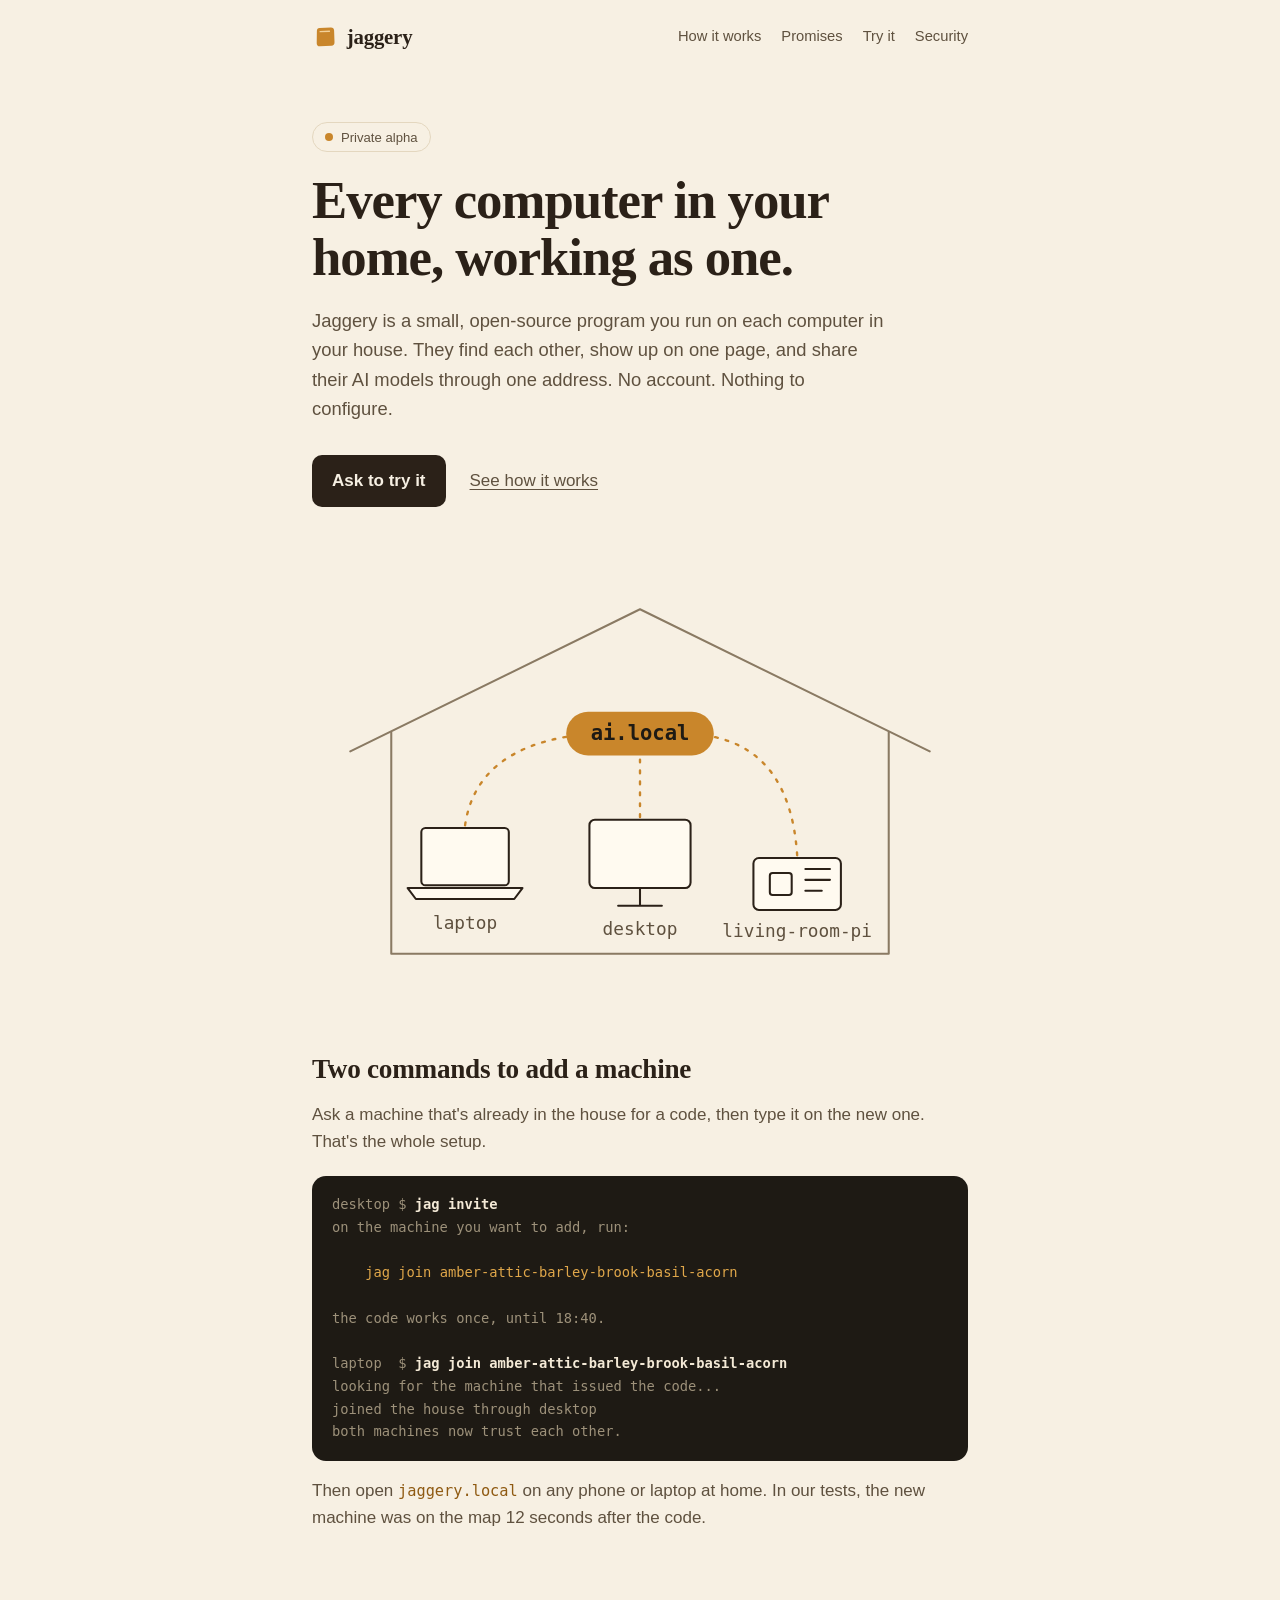
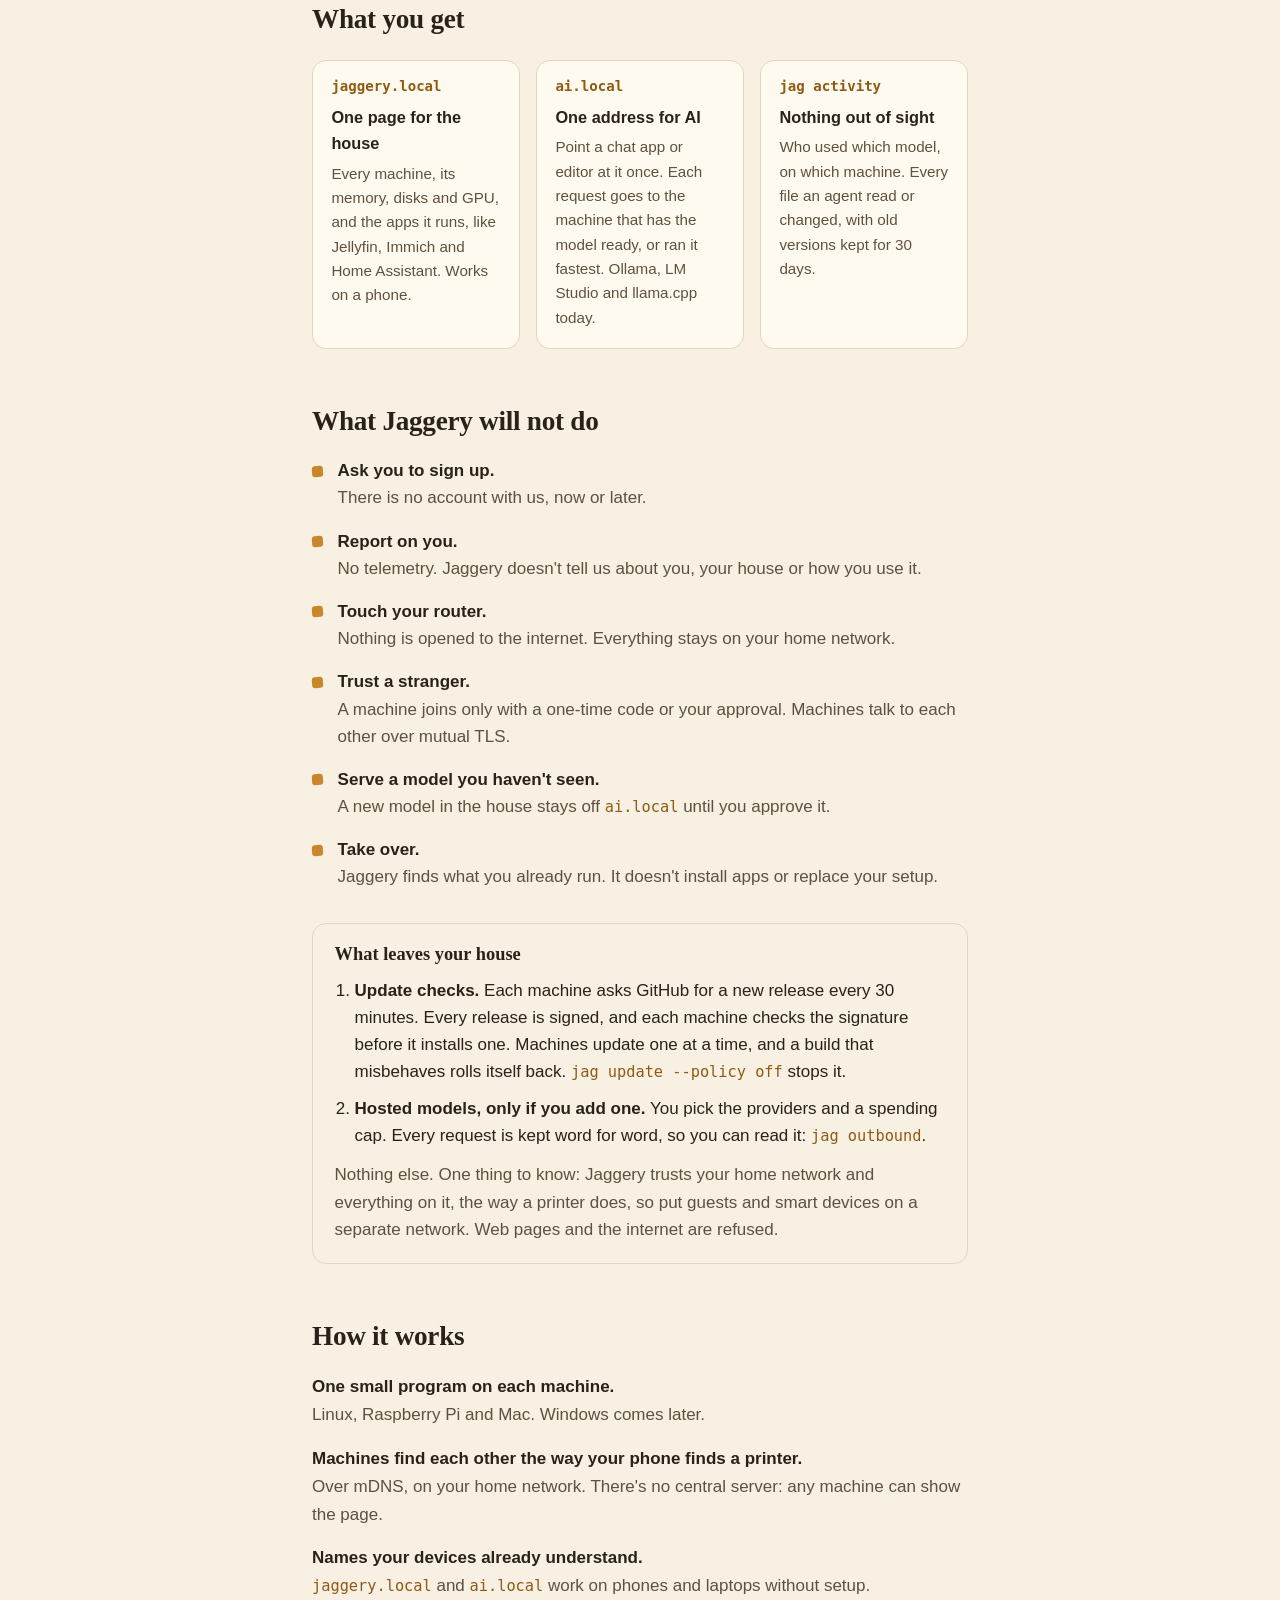
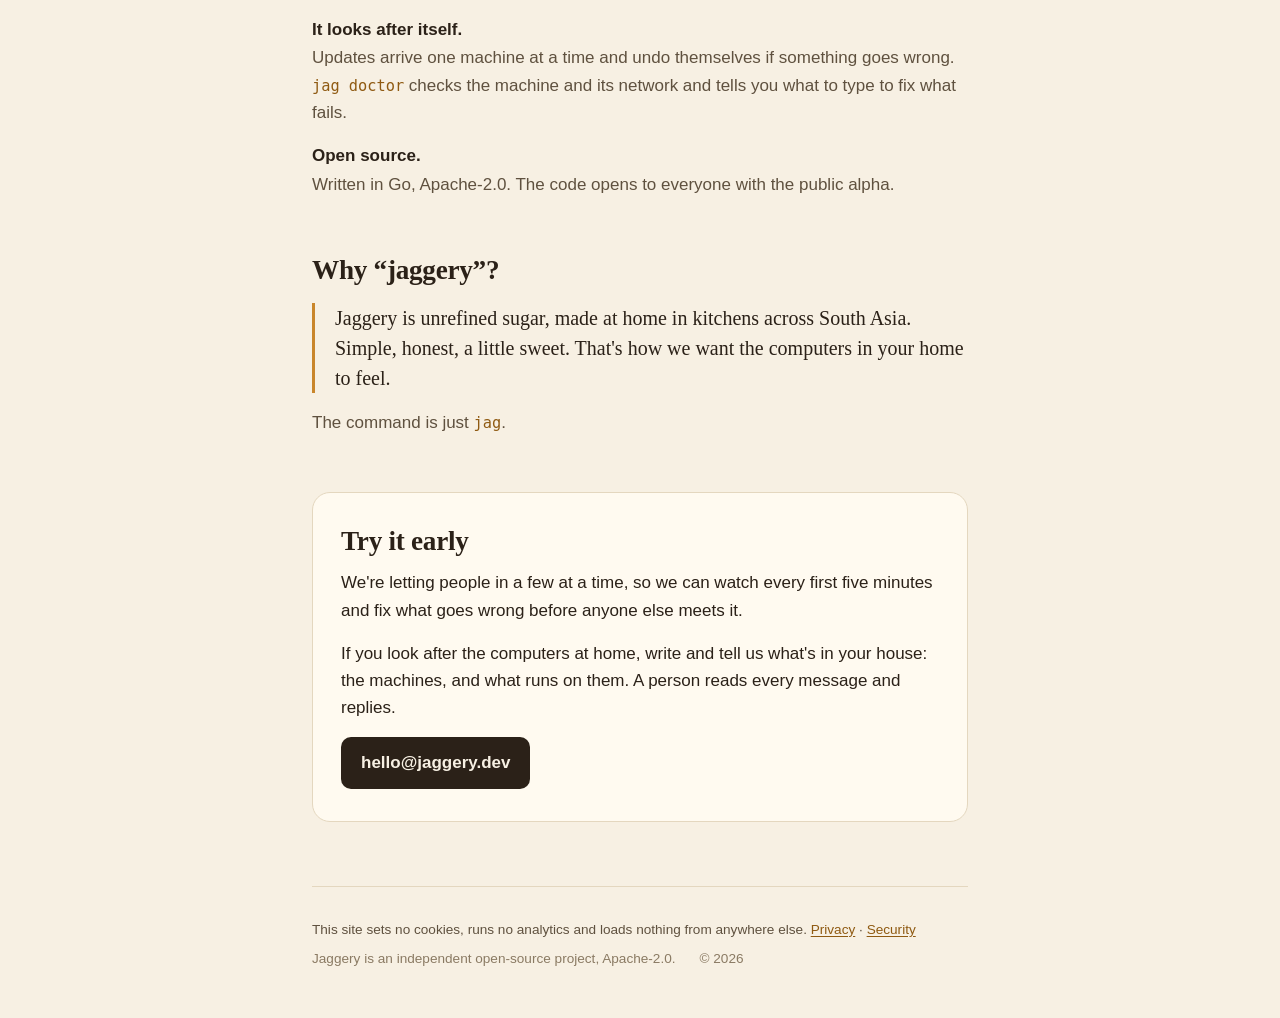
==== index.html @ b10f8345 "jaggery.dev: holding page, security, privacy" ====
<!doctype html>
<html lang="en">
<head>
<meta charset="utf-8">
<meta name="viewport" content="width=device-width, initial-scale=1">
<meta http-equiv="Content-Security-Policy" content="default-src 'none'; style-src 'self'; img-src 'self'; base-uri 'none'; form-action 'none'">
<meta name="referrer" content="no-referrer">
<title>Jaggery: every computer in your home, working as one</title>
<meta name="description" content="Jaggery is a small open-source program for each computer in your house. They find each other, show up on one page, and share their AI models through one address. No account, no telemetry.">
<meta name="theme-color" content="#f7f0e3" media="(prefers-color-scheme: light)">
<meta name="theme-color" content="#14110d" media="(prefers-color-scheme: dark)">
<link rel="icon" href="favicon.svg" type="image/svg+xml">
<link rel="stylesheet" href="style.css">
</head>
<body>
<div class="wrap">

<header class="top">
  <a class="mark" href="/" aria-label="Jaggery home">
    <svg viewBox="0 0 32 32" aria-hidden="true"><path d="M6 8.6Q6 5.2 9.3 5L23 4.2q4-.2 4.2 3.8l.5 14.6q.1 4-3.9 4.2l-14.1.7Q5.8 27.6 5.8 23.7Z" class="mark-fill"/><path d="M10 9.5l11.5-.6" stroke="#f3d29a" stroke-width="1.6" stroke-linecap="round" fill="none"/></svg>
    <span>jaggery</span>
  </a>
  <nav aria-label="Sections">
    <a href="#how">How it works</a>
    <a href="#promises">Promises</a>
    <a href="#alpha">Try it</a>
    <a href="/security">Security</a>
  </nav>
</header>

<main>

<div class="hero">
  <span class="status">Private alpha</span>
  <h1>Every computer in your home, working as one.</h1>
  <p class="lede">Jaggery is a small, open-source program you run on each computer in your house. They find each other, show up on one page, and share their AI models through one address. No account. Nothing to configure.</p>
  <div class="actions">
    <a class="button" href="mailto:hello@jaggery.dev?subject=Jaggery%20alpha&amp;body=What%27s%20in%20my%20house%20(machines%2C%20and%20what%20runs%20on%20them)%3A%0A%0A">Ask to try it</a>
    <a class="quiet" href="#how">See how it works</a>
  </div>
</div>

<figure class="house" aria-label="A drawing of a house. A laptop, a desktop and a Raspberry Pi are joined by dotted lines to one address, ai.local.">
  <svg viewBox="0 0 480 300" role="img" aria-hidden="true">
    <path class="outline" d="M28 132 L240 28 L452 132"/>
    <path class="outline" d="M58 118 V280 H422 V118"/>
    <path class="link" d="M112 186 Q120 132 188 121"/>
    <path class="link" d="M240 180 V136"/>
    <path class="link" d="M355 208 Q350 132 292 121"/>
    <rect class="hub" x="186" y="103" width="108" height="32" rx="16"/>
    <text class="hub-text" x="240" y="124" text-anchor="middle">ai.local</text>
    <!-- laptop -->
    <rect class="device" x="80" y="188" width="64" height="42" rx="3"/>
    <path class="device" d="M70 232 H154 L148 240 H76 Z"/>
    <!-- desktop -->
    <rect class="device" x="203" y="182" width="74" height="50" rx="4"/>
    <path class="detail" d="M240 232 V244 M224 245 H256"/>
    <!-- raspberry pi -->
    <rect class="device" x="323" y="210" width="64" height="38" rx="4"/>
    <rect class="device" x="335" y="221" width="16" height="16" rx="2"/>
    <path class="detail" d="M361 218 H379 M361 226 H379 M361 234 H373"/>
    <text class="label" x="112" y="262" text-anchor="middle">laptop</text>
    <text class="label" x="240" y="266" text-anchor="middle">desktop</text>
    <text class="label" x="355" y="268" text-anchor="middle">living-room-pi</text>
  </svg>
</figure>

<section aria-labelledby="two">
  <h2 id="two">Two commands to add a machine</h2>
  <p class="dim">Ask a machine that's already in the house for a code, then type it on the new one. That's the whole setup.</p>
  <div class="term" role="img" aria-label="Terminal: jag invite on the desktop prints a six-word code; jag join with that code on the laptop joins the house.">
<pre><span class="who">desktop $</span> <span class="cmd">jag invite</span>
<span class="out">on the machine you want to add, run:</span>

    <span class="hl">jag join amber-attic-barley-brook-basil-acorn</span>

<span class="out">the code works once, until 18:40.</span>

<span class="who">laptop  $</span> <span class="cmd">jag join amber-attic-barley-brook-basil-acorn</span>
<span class="out">looking for the machine that issued the code...</span>
<span class="out">joined the house through desktop</span>
<span class="out">both machines now trust each other.</span></pre>
  </div>
  <p class="dim">Then open <code>jaggery.local</code> on any phone or laptop at home. In our tests, the new machine was on the map 12 seconds after the code.</p>
</section>

<section aria-labelledby="get">
  <h2 id="get">What you get</h2>
  <div class="things">
    <div class="thing">
      <span class="addr">jaggery.local</span>
      <h3>One page for the house</h3>
      <p>Every machine, its memory, disks and GPU, and the apps it runs, like Jellyfin, Immich and Home Assistant. Works on a phone.</p>
    </div>
    <div class="thing">
      <span class="addr">ai.local</span>
      <h3>One address for AI</h3>
      <p>Point a chat app or editor at it once. Each request goes to the machine that has the model ready, or ran it fastest. Ollama, LM Studio and llama.cpp today.</p>
    </div>
    <div class="thing">
      <span class="addr">jag activity</span>
      <h3>Nothing out of sight</h3>
      <p>Who used which model, on which machine. Every file an agent read or changed, with old versions kept for 30 days.</p>
    </div>
  </div>
</section>

<section id="promises" aria-labelledby="promises-h">
  <h2 id="promises-h">What Jaggery will not do</h2>
  <ul class="promises">
    <li><strong>Ask you to sign up.</strong> <span>There is no account with us, now or later.</span></li>
    <li><strong>Report on you.</strong> <span>No telemetry. Jaggery doesn't tell us about you, your house or how you use it.</span></li>
    <li><strong>Touch your router.</strong> <span>Nothing is opened to the internet. Everything stays on your home network.</span></li>
    <li><strong>Trust a stranger.</strong> <span>A machine joins only with a one-time code or your approval. Machines talk to each other over mutual TLS.</span></li>
    <li><strong>Serve a model you haven't seen.</strong> <span>A new model in the house stays off <code>ai.local</code> until you approve it.</span></li>
    <li><strong>Take over.</strong> <span>Jaggery finds what you already run. It doesn't install apps or replace your setup.</span></li>
  </ul>

  <div class="leaves">
    <h3>What leaves your house</h3>
    <ol>
      <li><strong>Update checks.</strong> Each machine asks GitHub for a new release every 30 minutes. Every release is signed, and each machine checks the signature before it installs one. Machines update one at a time, and a build that misbehaves rolls itself back. <code>jag update --policy off</code> stops it.</li>
      <li><strong>Hosted models, only if you add one.</strong> You pick the providers and a spending cap. Every request is kept word for word, so you can read it: <code>jag outbound</code>.</li>
    </ol>
    <p class="dim">Nothing else. One thing to know: Jaggery trusts your home network and everything on it, the way a printer does, so put guests and smart devices on a separate network. Web pages and the internet are refused.</p>
  </div>
</section>

<section id="how" aria-labelledby="how-h">
  <h2 id="how-h">How it works</h2>
  <dl class="how">
    <div><dt>One small program on each machine.</dt><dd>Linux, Raspberry Pi and Mac. Windows comes later.</dd></div>
    <div><dt>Machines find each other the way your phone finds a printer.</dt><dd>Over mDNS, on your home network. There's no central server: any machine can show the page.</dd></div>
    <div><dt>Names your devices already understand.</dt><dd><code>jaggery.local</code> and <code>ai.local</code> work on phones and laptops without setup.</dd></div>
    <div><dt>It looks after itself.</dt><dd>Updates arrive one machine at a time and undo themselves if something goes wrong. <code>jag doctor</code> checks the machine and its network and tells you what to type to fix what fails.</dd></div>
    <div><dt>Open source.</dt><dd>Written in Go, Apache-2.0. The code opens to everyone with the public alpha.</dd></div>
  </dl>
</section>

<section class="name" aria-labelledby="name-h">
  <h2 id="name-h">Why “jaggery”?</h2>
  <blockquote>Jaggery is unrefined sugar, made at home in kitchens across South Asia. Simple, honest, a little sweet. That's how we want the computers in your home to feel.</blockquote>
  <p class="dim after">The command is just <code>jag</code>.</p>
</section>

<section id="alpha" class="alpha" aria-labelledby="alpha-h">
  <h2 id="alpha-h">Try it early</h2>
  <p>We're letting people in a few at a time, so we can watch every first five minutes and fix what goes wrong before anyone else meets it.</p>
  <p>If you look after the computers at home, write and tell us what's in your house: the machines, and what runs on them. A person reads every message and replies.</p>
  <a class="button" href="mailto:hello@jaggery.dev?subject=Jaggery%20alpha&amp;body=What%27s%20in%20my%20house%20(machines%2C%20and%20what%20runs%20on%20them)%3A%0A%0A">hello@jaggery.dev</a>
</section>

</main>

<footer>
  <p class="first">This site sets no cookies, runs no analytics and loads nothing from anywhere else. <a href="/privacy">Privacy</a> · <a href="/security">Security</a></p>
  <p>Jaggery is an independent open-source project, Apache-2.0.</p>
  <p>© 2026</p>
</footer>

</div>
</body>
</html>
---- style.css ----
/* jaggery.dev: one stylesheet, no web fonts, nothing loaded from elsewhere.
   Colours match the dashboard (internal/dashboard/index.html) in dark mode. */

:root {
  --bg: #f7f0e3;          /* palm-sugar cream */
  --surface: #fffaf0;
  --line: #e4d7bf;
  --ink: #2b2118;         /* molasses */
  --ink-dim: #5f513f;
  --ink-faint: #8a7a63;
  --accent: #c9862b;      /* jaggery amber, for fills and marks */
  --accent-ink: #8f5a12;  /* amber dark enough for text on cream (AA) */
  --term-bg: #1e1a14;
  --term-ink: #f3e9d6;
  --term-dim: #9d917a;
  --term-accent: #e0a74a;

  --serif: "Iowan Old Style", "Palatino Linotype", Palatino, Charter, "Bitstream Charter", "Source Serif Pro", Georgia, serif;
  --sans: -apple-system, BlinkMacSystemFont, "Segoe UI", Roboto, "Helvetica Neue", sans-serif;
  --mono: ui-monospace, "SF Mono", Menlo, "Cascadia Mono", "DejaVu Sans Mono", monospace;
  color-scheme: light dark;
}

@media (prefers-color-scheme: dark) {
  :root {
    --bg: #14110d;
    --surface: #1e1a14;
    --line: #3a3024;
    --ink: #f3e9d6;
    --ink-dim: #c9bda5;
    --ink-faint: #9a8e78;
    --accent: #e0a74a;
    --accent-ink: #e8b866;
    --term-bg: #0e0c09;
  }
}

* { box-sizing: border-box; }

html { -webkit-text-size-adjust: 100%; }

body {
  margin: 0;
  background: var(--bg);
  color: var(--ink);
  font: 17px/1.6 var(--sans);
  -webkit-font-smoothing: antialiased;
}

a { color: var(--accent-ink); text-underline-offset: 0.18em; }
a:hover { text-decoration-thickness: 2px; }
:focus-visible { outline: 2px solid var(--accent); outline-offset: 3px; border-radius: 4px; }

.wrap { max-width: 44rem; margin: 0 auto; padding: 0 1.5rem; }

/* Top bar */
.top {
  display: flex; align-items: center; gap: 1rem;
  padding: 1.5rem 0;
}
.mark { display: flex; align-items: center; gap: 0.55rem; text-decoration: none; color: var(--ink); }
.mark svg { width: 26px; height: 26px; }
.mark span { font: 600 1.3rem/1 var(--serif); letter-spacing: -0.01em; }
.top nav { margin-left: auto; display: flex; gap: 1.25rem; font-size: 0.92rem; }
.top nav a { color: var(--ink-dim); text-decoration: none; }
.top nav a:hover { color: var(--ink); }
@media (max-width: 30rem) { .top nav { display: none; } }

/* Hero */
.hero { padding: 3rem 0 1rem; }
.status {
  display: inline-flex; align-items: center; gap: 0.5rem;
  font-size: 0.82rem; color: var(--ink-dim);
  border: 1px solid var(--line); border-radius: 999px;
  padding: 0.2rem 0.75rem;
}
.status::before {
  content: ""; width: 0.5rem; height: 0.5rem; border-radius: 50%;
  background: var(--accent);
}
h1 {
  font: 600 clamp(2.2rem, 6vw, 3.3rem)/1.08 var(--serif);
  letter-spacing: -0.02em;
  margin: 1.25rem 0 1.25rem;
  text-wrap: balance;
}
.lede { font-size: 1.15rem; color: var(--ink-dim); margin: 0 0 2rem; max-width: 36rem; }
.actions { display: flex; flex-wrap: wrap; gap: 0.75rem 1.5rem; align-items: center; }
.button {
  display: inline-block;
  background: var(--ink); color: var(--bg);
  padding: 0.75rem 1.25rem; border-radius: 10px;
  font-weight: 600; text-decoration: none;
}
.button:hover { background: var(--accent-ink); color: var(--bg); }
.quiet { color: var(--ink-dim); }

/* The house drawing */
.house { margin: 3rem 0 1rem; }
.house svg { width: 100%; height: auto; display: block; }
.house .outline { fill: none; stroke: var(--ink-faint); stroke-width: 1.5; stroke-linejoin: round; stroke-linecap: round; }
.house .device { fill: var(--surface); stroke: var(--ink); stroke-width: 1.5; stroke-linejoin: round; }
.house .detail { fill: none; stroke: var(--ink); stroke-width: 1.5; stroke-linecap: round; }
.house .link { fill: none; stroke: var(--accent); stroke-width: 1.75; stroke-dasharray: 2 6; stroke-linecap: round; animation: drift 2.4s linear infinite; }
.house .hub { fill: var(--accent); }
.house .hub-text { fill: #1e1a14; font: 600 15px var(--mono); }
.house .label { fill: var(--ink-dim); font: 13px var(--mono); }
@keyframes drift { to { stroke-dashoffset: -16; } }
@media (prefers-reduced-motion: reduce) { .house .link { animation: none; } }

/* Sections */
section { padding: 3.5rem 0 0; }
h2 {
  font: 600 1.7rem/1.2 var(--serif);
  letter-spacing: -0.01em;
  margin: 0 0 1rem;
}
h3 { font-size: 1.02rem; margin: 0 0 0.35rem; }
p { margin: 0 0 1rem; }
.dim { color: var(--ink-dim); }
code { font: 0.9em var(--mono); color: var(--accent-ink); }

/* Terminal */
.term {
  background: var(--term-bg); color: var(--term-ink);
  border-radius: 14px; padding: 1.1rem 1.25rem;
  font: 0.86rem/1.65 var(--mono);
  overflow-x: auto; margin: 1.25rem 0 1rem;
}
.term pre { margin: 0; font: inherit; white-space: pre; }
.term .who { color: var(--term-dim); }
.term .cmd { color: var(--term-ink); font-weight: 600; }
.term .out { color: var(--term-dim); }
.term .hl { color: var(--term-accent); }

/* Three things */
.things { display: grid; gap: 1rem; margin-top: 1.5rem; }
@media (min-width: 40rem) { .things { grid-template-columns: repeat(3, 1fr); } }
.thing {
  background: var(--surface); border: 1px solid var(--line);
  border-radius: 14px; padding: 1.1rem 1.15rem;
  font-size: 0.95rem;
}
.thing p { margin: 0; color: var(--ink-dim); }
.thing .addr { display: block; font: 600 0.88rem var(--mono); color: var(--accent-ink); margin-bottom: 0.6rem; }

/* Promises */
.promises { list-style: none; padding: 0; margin: 1.25rem 0 0; display: grid; gap: 1rem; }
.promises li { padding-left: 1.6rem; position: relative; }
.promises li::before {
  content: ""; position: absolute; left: 0; top: 0.5em;
  width: 0.7rem; height: 0.7rem; border-radius: 3px;
  background: var(--accent); transform: rotate(-4deg);
}
.promises strong { display: block; }
.promises span { color: var(--ink-dim); }

.leaves {
  margin-top: 2rem; padding: 1.25rem 1.35rem;
  border: 1px solid var(--line); border-radius: 14px;
}
.leaves h3 { font: 600 1.15rem var(--serif); margin-bottom: 0.75rem; }
.leaves ol { margin: 0 0 0.75rem; padding-left: 1.25rem; }
.leaves li { margin-bottom: 0.6rem; }
.leaves p:last-child { margin: 0; }

/* How it works */
dl.how { margin: 1.25rem 0 0; display: grid; gap: 1rem; }
dl.how dt { font-weight: 600; }
dl.how dd { margin: 0.1rem 0 0; color: var(--ink-dim); }

/* Name */
.name blockquote {
  margin: 0; padding-left: 1.25rem; border-left: 3px solid var(--accent);
  font: 1.25rem/1.5 var(--serif); color: var(--ink);
}

/* Alpha */
.alpha {
  margin-top: 3.5rem; padding: 2rem 1.75rem;
  background: var(--surface); border: 1px solid var(--line); border-radius: 18px;
}
.alpha h2 { margin-bottom: 0.75rem; }

footer {
  margin: 4rem 0 0; padding: 2rem 0 3rem;
  border-top: 1px solid var(--line);
  font-size: 0.85rem; color: var(--ink-faint);
  display: flex; flex-wrap: wrap; gap: 0.5rem 1.5rem;
}
footer p { margin: 0; }
footer .first { flex-basis: 100%; color: var(--ink-dim); }
.mark .mark-fill { fill: var(--accent); }
.name .after { margin-top: 1rem; }
@media (max-width: 30rem) { .term { font-size: 0.7rem; padding: 0.9rem 1rem; } }

/* Inner pages: /security, /privacy, /contribute */
.page { padding-top: 2.5rem; }
.page h1 { margin-bottom: 1rem; }
.page table { width: 100%; border-collapse: collapse; margin: 1.25rem 0 1rem; font-size: 0.95rem; }
.page th, .page td { text-align: left; vertical-align: top; padding: 0.55rem 0.75rem 0.55rem 0; border-bottom: 1px solid var(--line); }
.page th { font-weight: 600; color: var(--ink-dim); }
.page td:first-child { white-space: nowrap; }
.page ol { padding-left: 1.25rem; }
.page ol li { margin-bottom: 0.6rem; }
.term.wrap pre { white-space: pre-wrap; overflow-wrap: anywhere; }
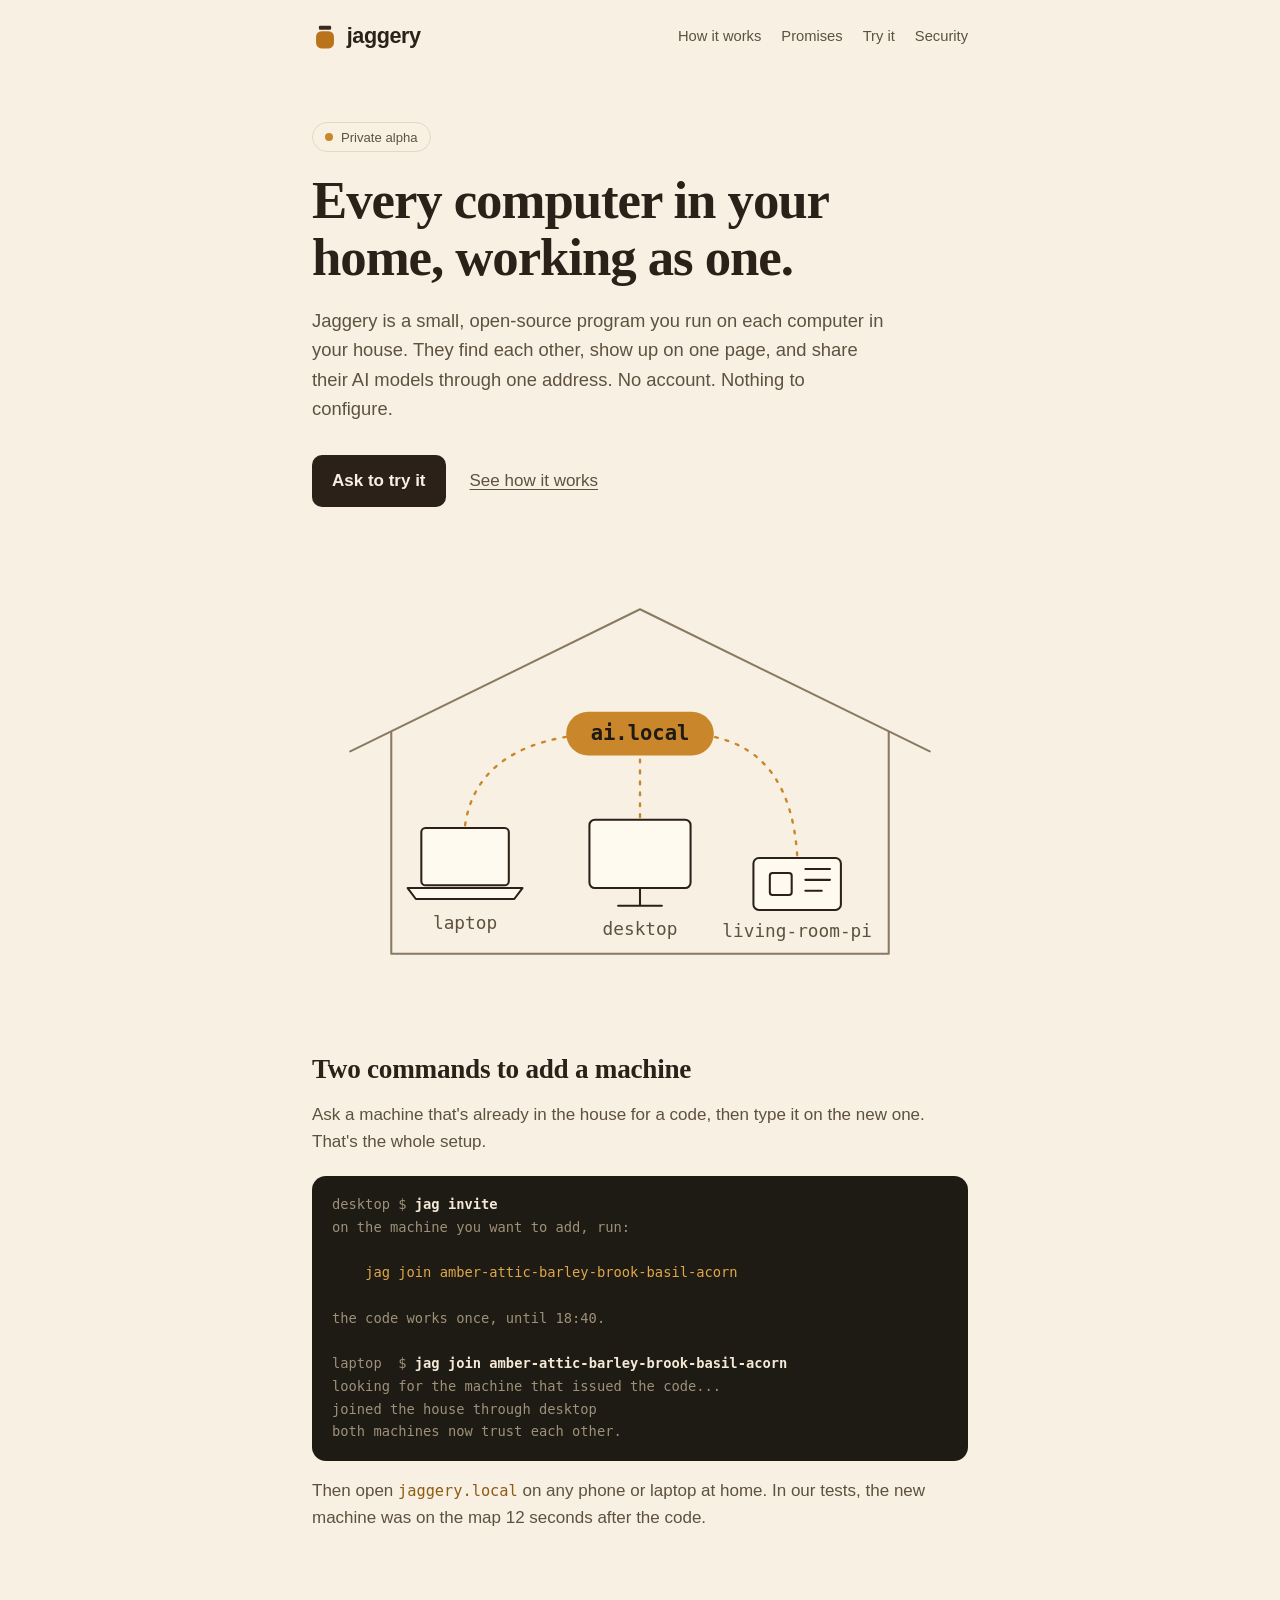
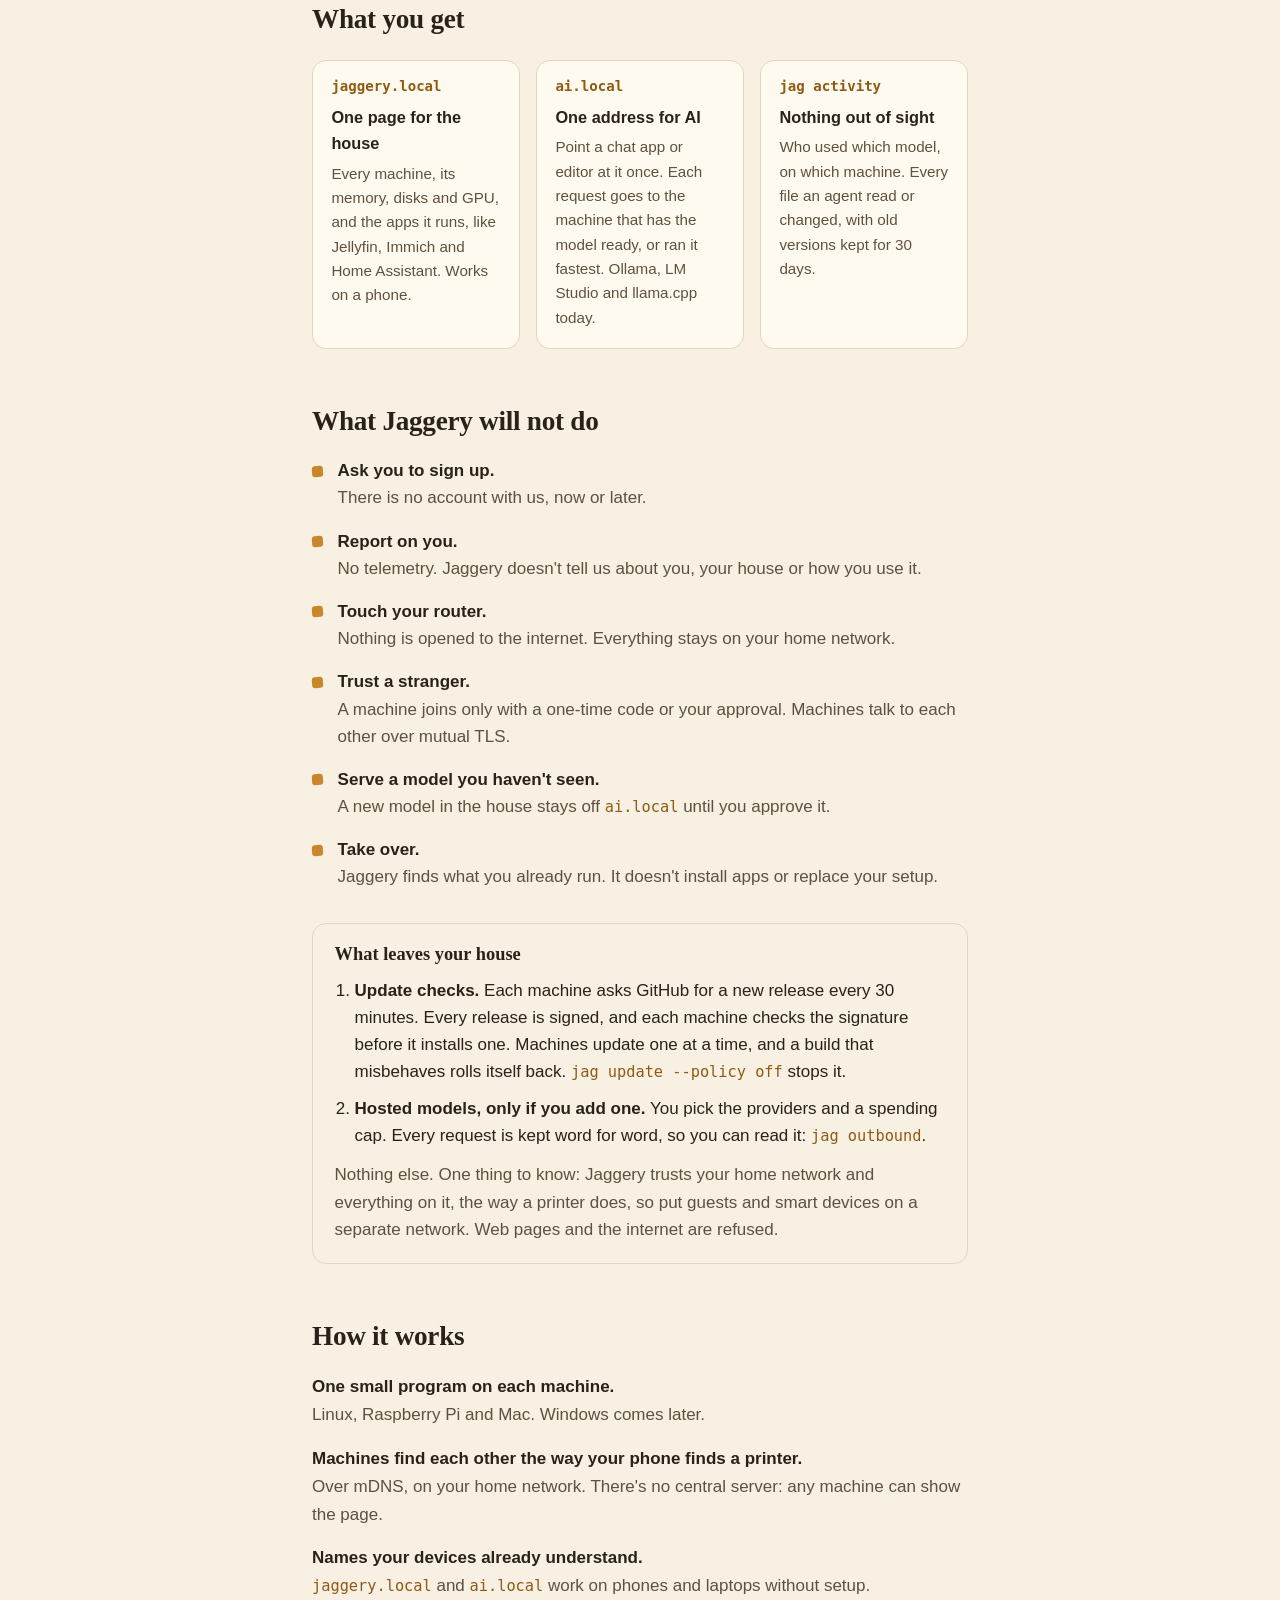
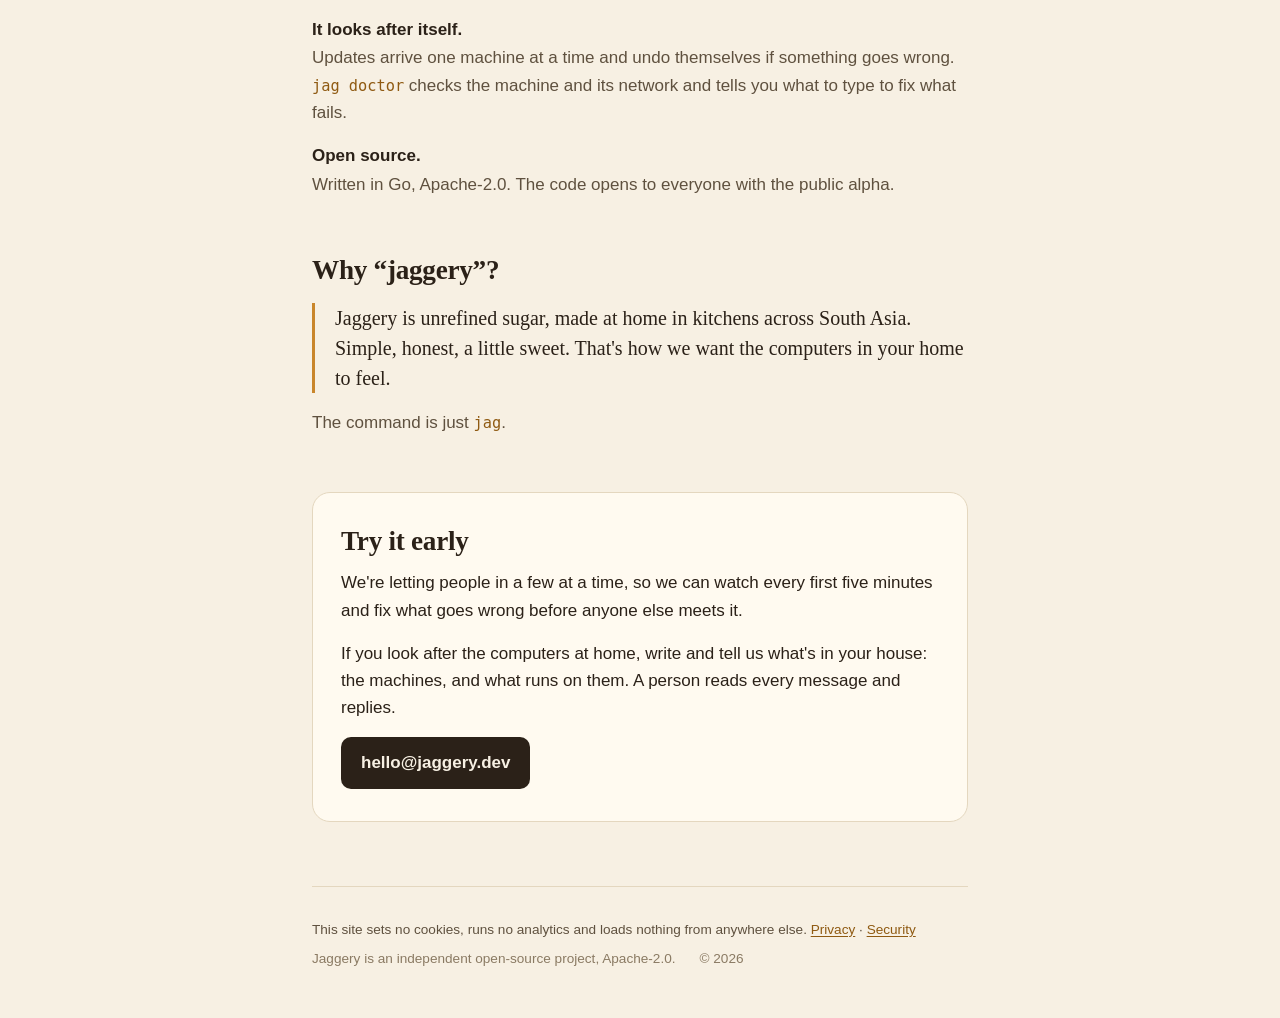
==== commit 89f79ce8: "The jar logo: header mark, favicons" ====
--- a/index.html
+++ b/index.html
@@ -10,6 +10,8 @@
 <meta name="theme-color" content="#f7f0e3" media="(prefers-color-scheme: light)">
 <meta name="theme-color" content="#14110d" media="(prefers-color-scheme: dark)">
 <link rel="icon" href="favicon.svg" type="image/svg+xml">
+<link rel="icon" href="favicon-32.png" type="image/png" sizes="32x32">
+<link rel="apple-touch-icon" href="apple-touch-icon.png">
 <link rel="stylesheet" href="style.css">
 </head>
 <body>
@@ -17,7 +19,7 @@
 
 <header class="top">
   <a class="mark" href="/" aria-label="Jaggery home">
-    <svg viewBox="0 0 32 32" aria-hidden="true"><path d="M6 8.6Q6 5.2 9.3 5L23 4.2q4-.2 4.2 3.8l.5 14.6q.1 4-3.9 4.2l-14.1.7Q5.8 27.6 5.8 23.7Z" class="mark-fill"/><path d="M10 9.5l11.5-.6" stroke="#f3d29a" stroke-width="1.6" stroke-linecap="round" fill="none"/></svg>
+    <svg viewBox="0 0 64 64" aria-hidden="true"><rect class="jar-lid" x="17" y="4" width="30" height="10" rx="3"/><rect class="jar-body" x="10" y="18" width="44" height="42" rx="13"/></svg>
     <span>jaggery</span>
   </a>
   <nav aria-label="Sections">
--- a/style.css
+++ b/style.css
@@ -9,6 +9,8 @@
   --ink-dim: #5f513f;
   --ink-faint: #8a7a63;
   --accent: #c9862b;      /* jaggery amber, for fills and marks */
+  --jar-lid: #3C291D;     /* logo on light: brown lid, amber body */
+  --jar-body: #BB731B;
   --accent-ink: #8f5a12;  /* amber dark enough for text on cream (AA) */
   --term-bg: #1e1a14;
   --term-ink: #f3e9d6;
@@ -30,6 +32,8 @@
     --ink-dim: #c9bda5;
     --ink-faint: #9a8e78;
     --accent: #e0a74a;
+    --jar-lid: #F2EADD;   /* logo on dark: cream lid, gold body */
+    --jar-body: #EBB25F;
     --accent-ink: #e8b866;
     --term-bg: #0e0c09;
   }
@@ -60,7 +64,7 @@
 }
 .mark { display: flex; align-items: center; gap: 0.55rem; text-decoration: none; color: var(--ink); }
 .mark svg { width: 26px; height: 26px; }
-.mark span { font: 600 1.3rem/1 var(--serif); letter-spacing: -0.01em; }
+.mark span { font: 800 1.35rem/1 "Alegreya Sans", var(--sans); letter-spacing: -0.02em; padding-bottom: 2px; }
 .top nav { margin-left: auto; display: flex; gap: 1.25rem; font-size: 0.92rem; }
 .top nav a { color: var(--ink-dim); text-decoration: none; }
 .top nav a:hover { color: var(--ink); }
@@ -190,7 +194,8 @@
 }
 footer p { margin: 0; }
 footer .first { flex-basis: 100%; color: var(--ink-dim); }
-.mark .mark-fill { fill: var(--accent); }
+.mark .jar-lid { fill: var(--jar-lid); }
+.mark .jar-body { fill: var(--jar-body); }
 .name .after { margin-top: 1rem; }
 @media (max-width: 30rem) { .term { font-size: 0.7rem; padding: 0.9rem 1rem; } }
 
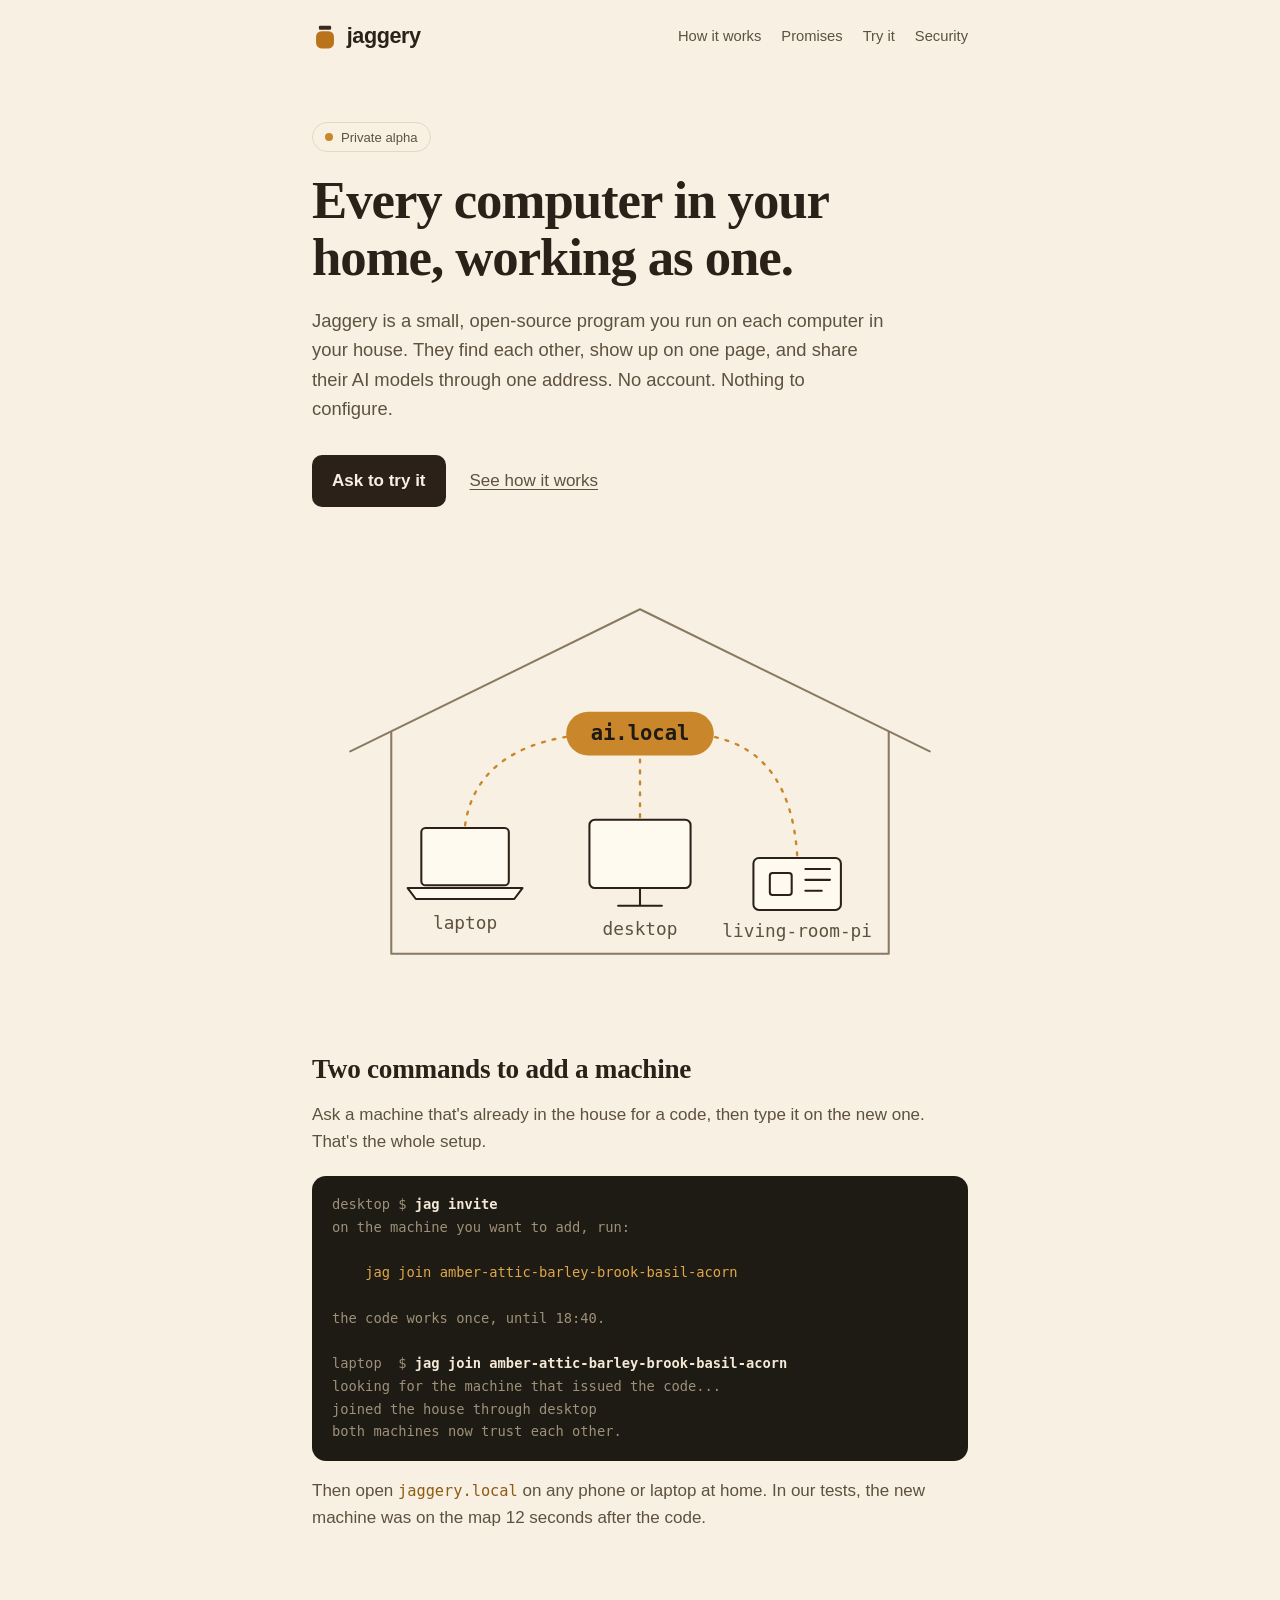
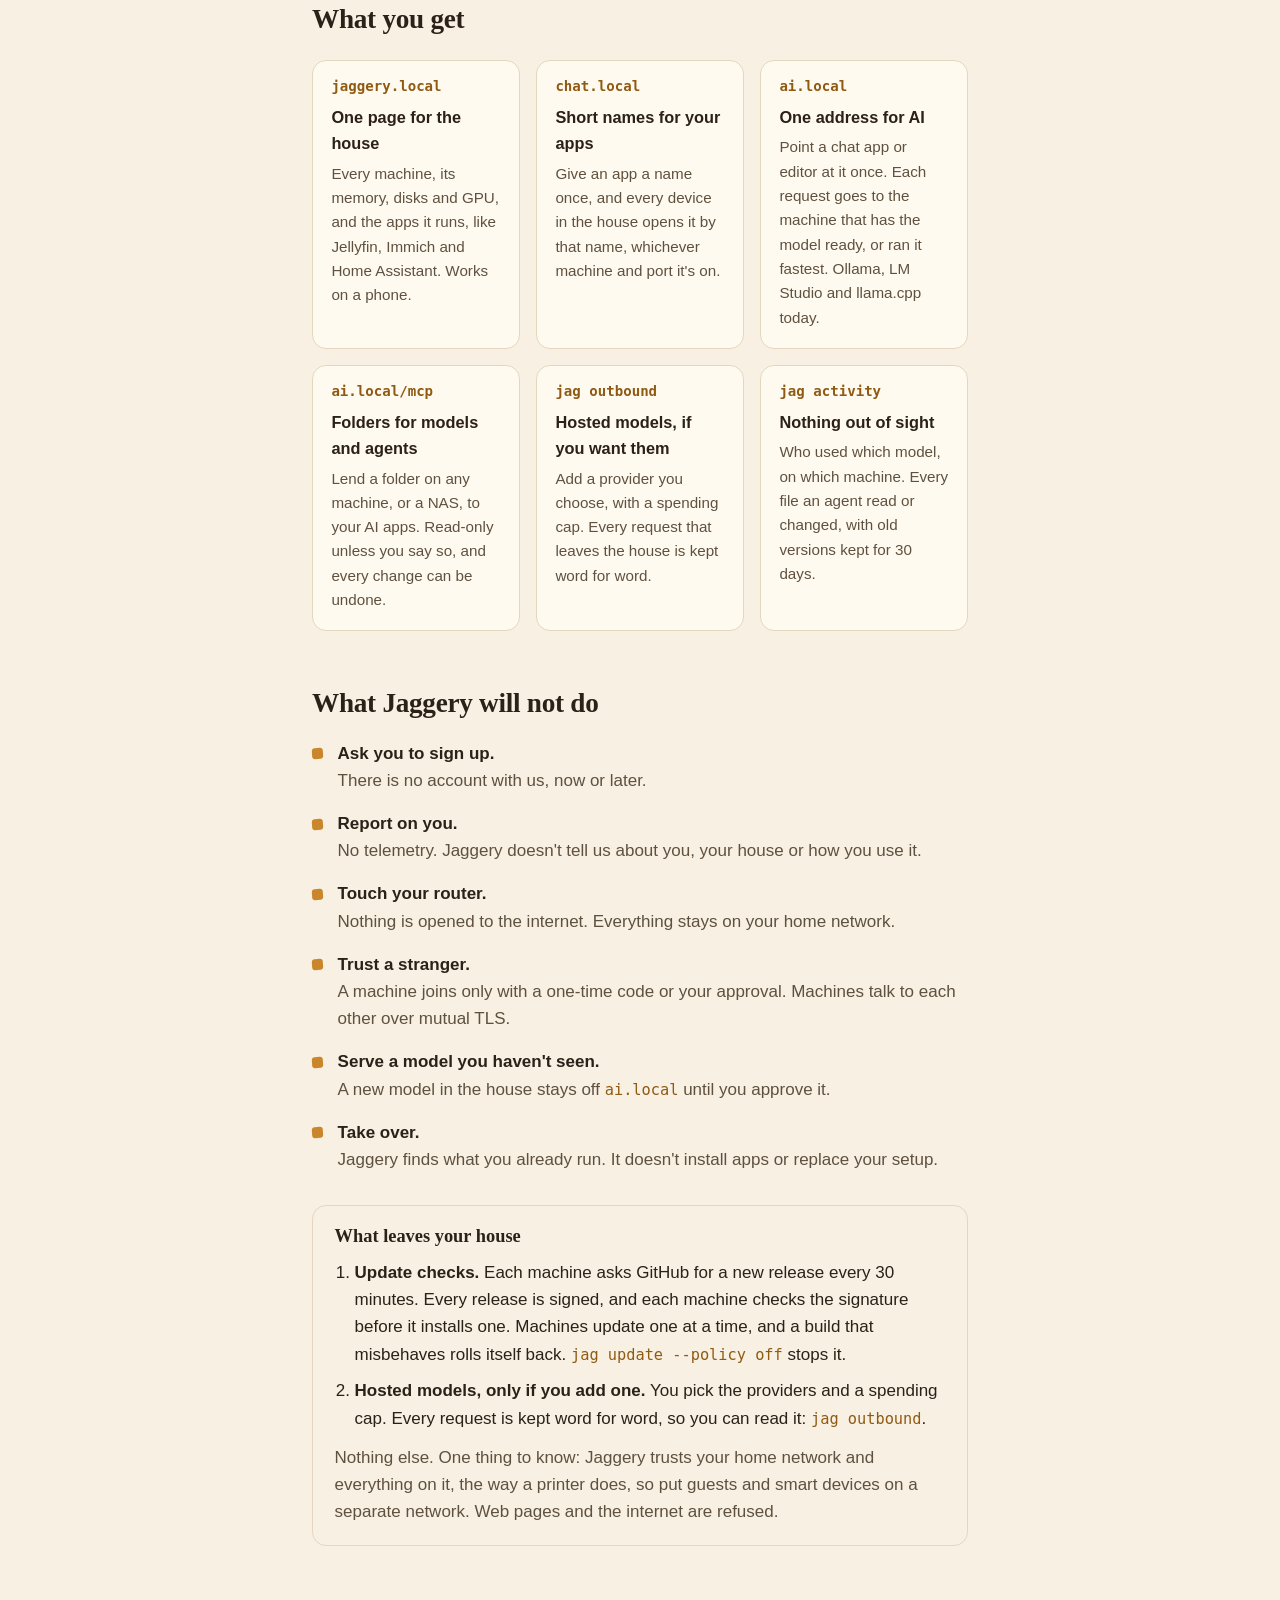
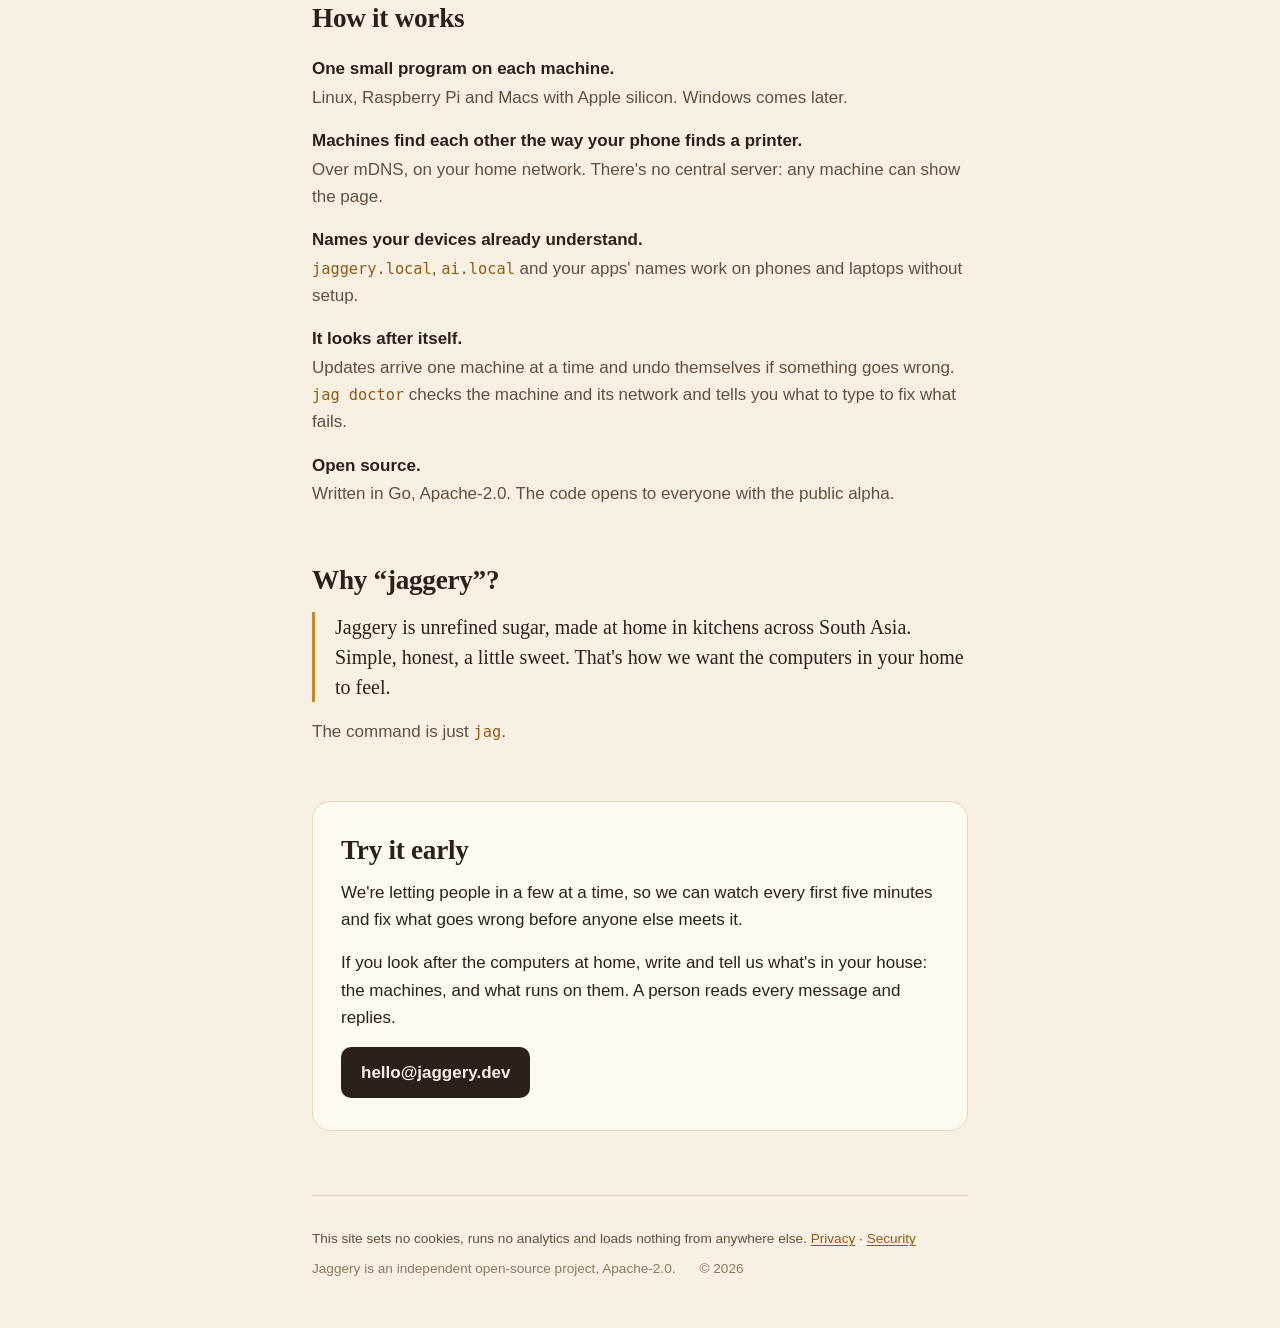
==== commit 54dc8642: "Up to date with the product: app names, shared folders, hosted models; security and privacy pages" ====
--- a/index.html
+++ b/index.html
@@ -95,9 +95,24 @@
       <p>Every machine, its memory, disks and GPU, and the apps it runs, like Jellyfin, Immich and Home Assistant. Works on a phone.</p>
     </div>
     <div class="thing">
+      <span class="addr">chat.local</span>
+      <h3>Short names for your apps</h3>
+      <p>Give an app a name once, and every device in the house opens it by that name, whichever machine and port it's on.</p>
+    </div>
+    <div class="thing">
       <span class="addr">ai.local</span>
       <h3>One address for AI</h3>
       <p>Point a chat app or editor at it once. Each request goes to the machine that has the model ready, or ran it fastest. Ollama, LM Studio and llama.cpp today.</p>
+    </div>
+    <div class="thing">
+      <span class="addr">ai.local/mcp</span>
+      <h3>Folders for models and agents</h3>
+      <p>Lend a folder on any machine, or a NAS, to your AI apps. Read-only unless you say so, and every change can be undone.</p>
+    </div>
+    <div class="thing">
+      <span class="addr">jag outbound</span>
+      <h3>Hosted models, if you want them</h3>
+      <p>Add a provider you choose, with a spending cap. Every request that leaves the house is kept word for word.</p>
     </div>
     <div class="thing">
       <span class="addr">jag activity</span>
@@ -131,9 +146,9 @@
 <section id="how" aria-labelledby="how-h">
   <h2 id="how-h">How it works</h2>
   <dl class="how">
-    <div><dt>One small program on each machine.</dt><dd>Linux, Raspberry Pi and Mac. Windows comes later.</dd></div>
+    <div><dt>One small program on each machine.</dt><dd>Linux, Raspberry Pi and Macs with Apple silicon. Windows comes later.</dd></div>
     <div><dt>Machines find each other the way your phone finds a printer.</dt><dd>Over mDNS, on your home network. There's no central server: any machine can show the page.</dd></div>
-    <div><dt>Names your devices already understand.</dt><dd><code>jaggery.local</code> and <code>ai.local</code> work on phones and laptops without setup.</dd></div>
+    <div><dt>Names your devices already understand.</dt><dd><code>jaggery.local</code>, <code>ai.local</code> and your apps' names work on phones and laptops without setup.</dd></div>
     <div><dt>It looks after itself.</dt><dd>Updates arrive one machine at a time and undo themselves if something goes wrong. <code>jag doctor</code> checks the machine and its network and tells you what to type to fix what fails.</dd></div>
     <div><dt>Open source.</dt><dd>Written in Go, Apache-2.0. The code opens to everyone with the public alpha.</dd></div>
   </dl>
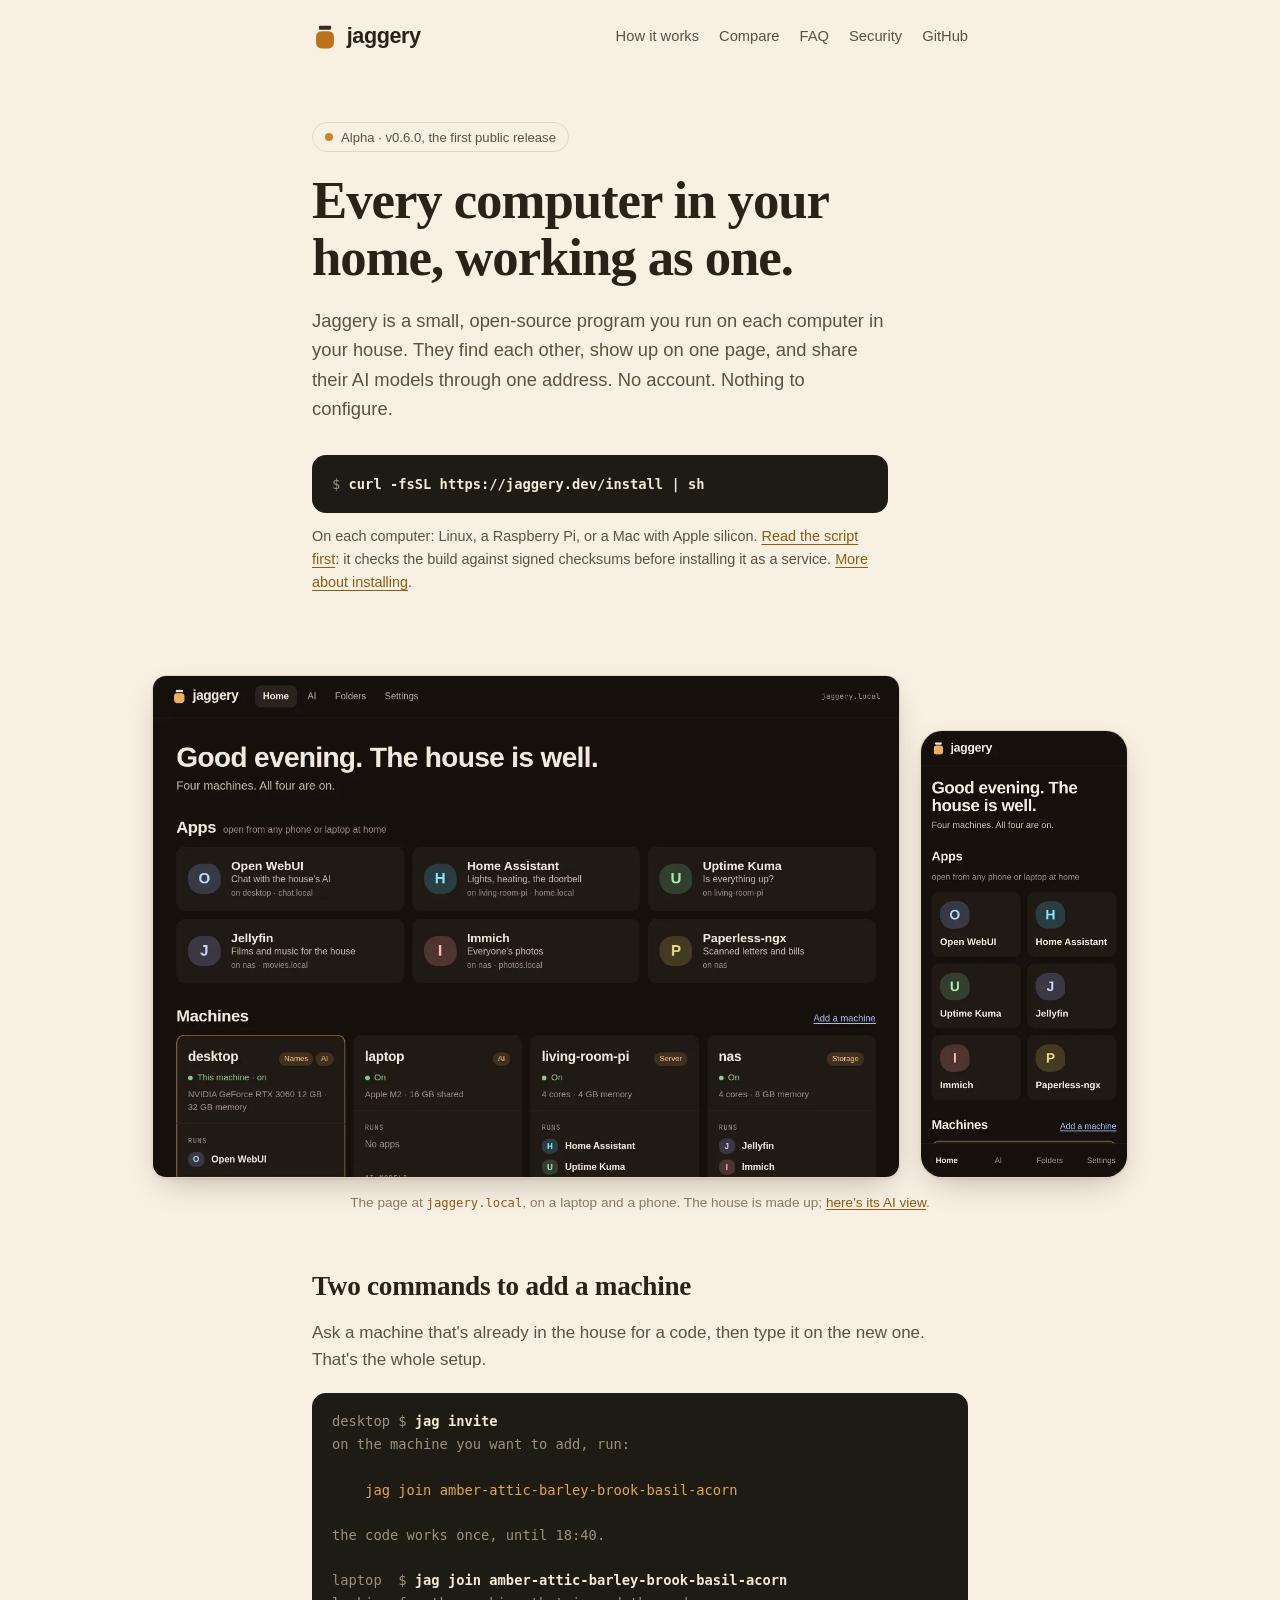
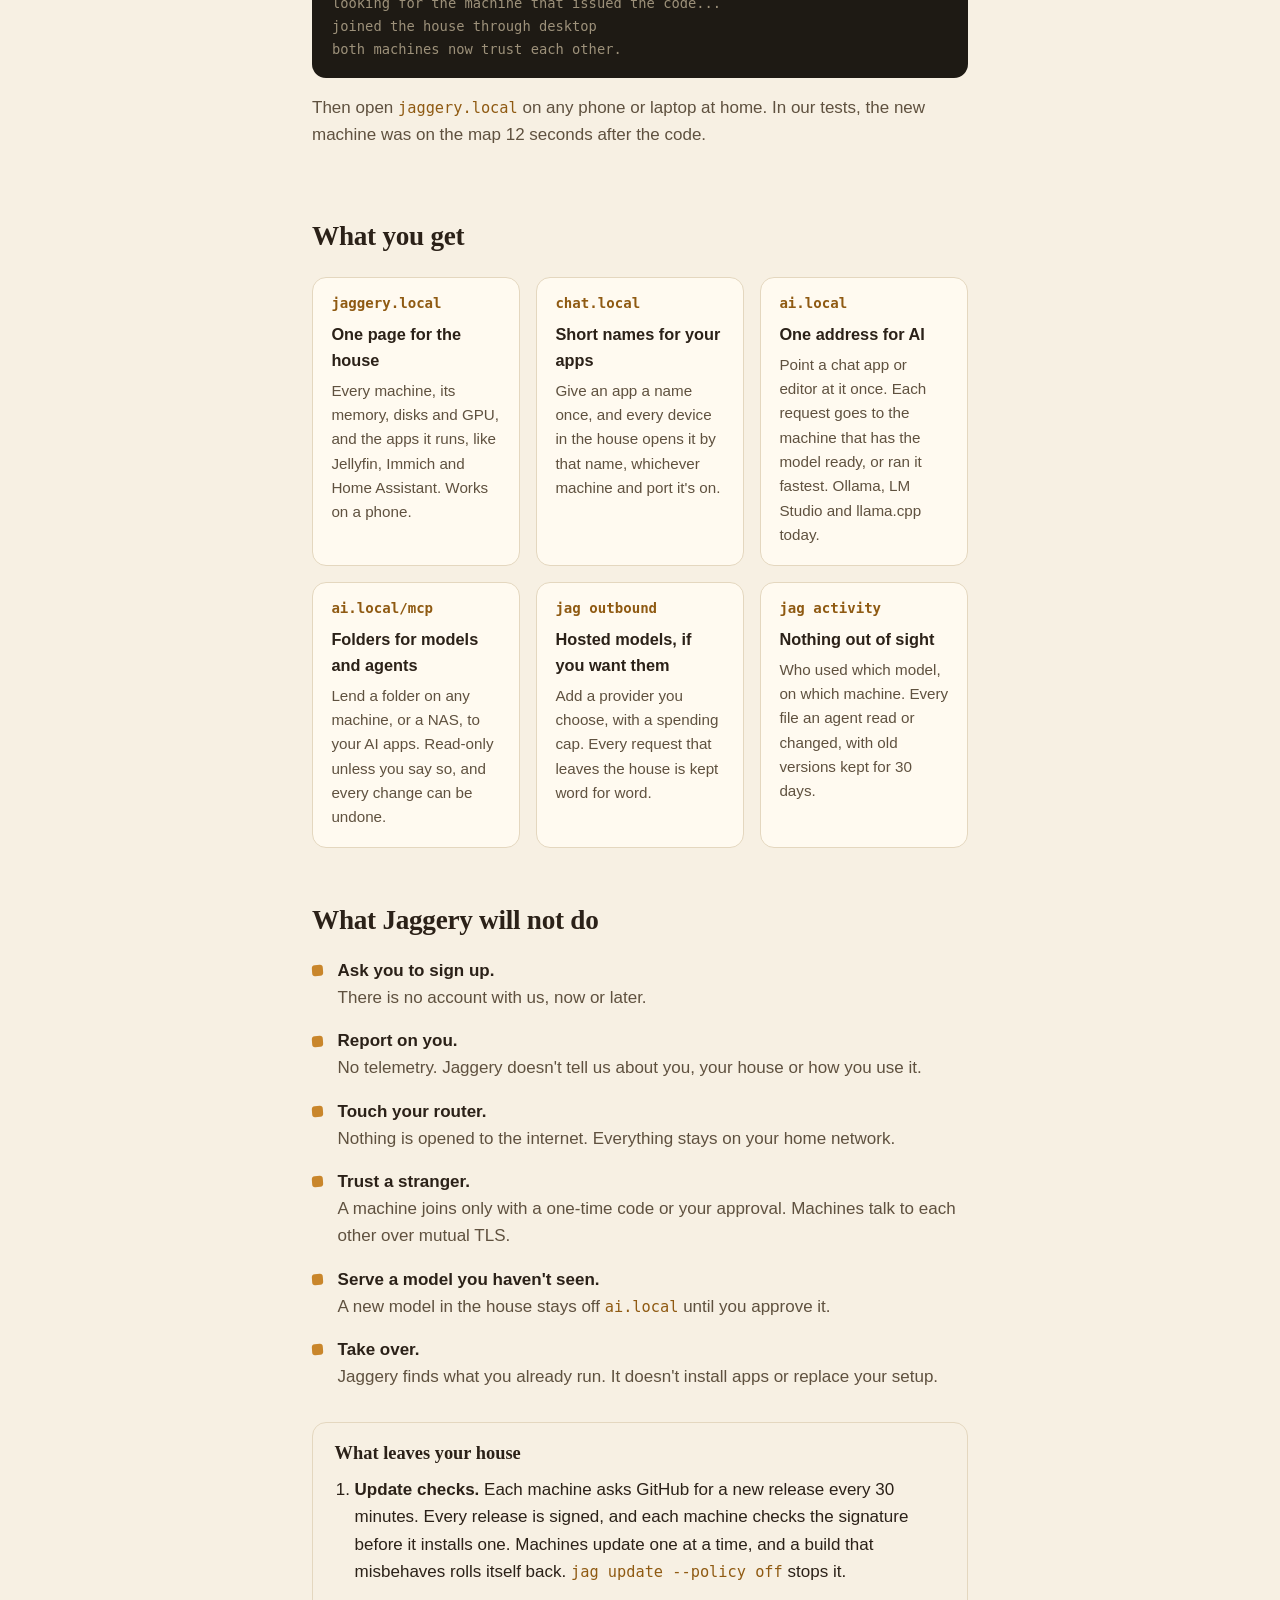
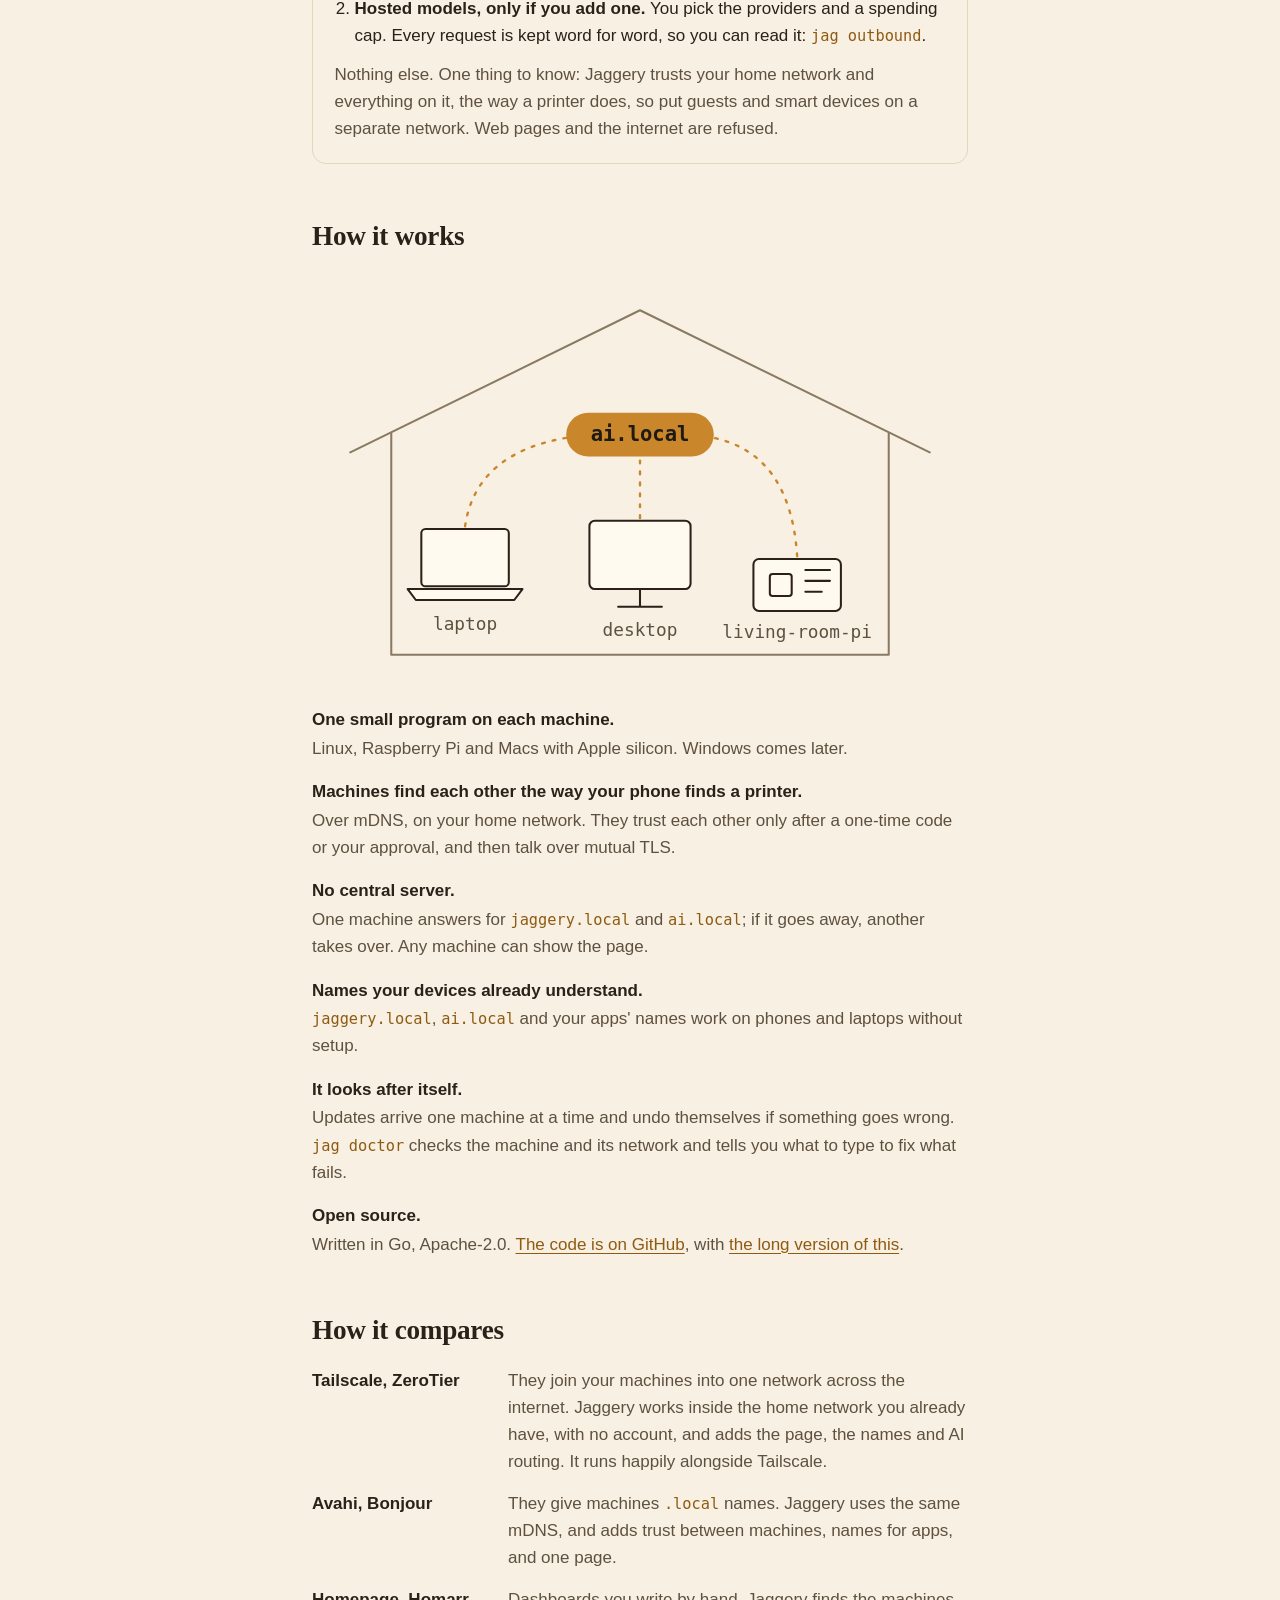
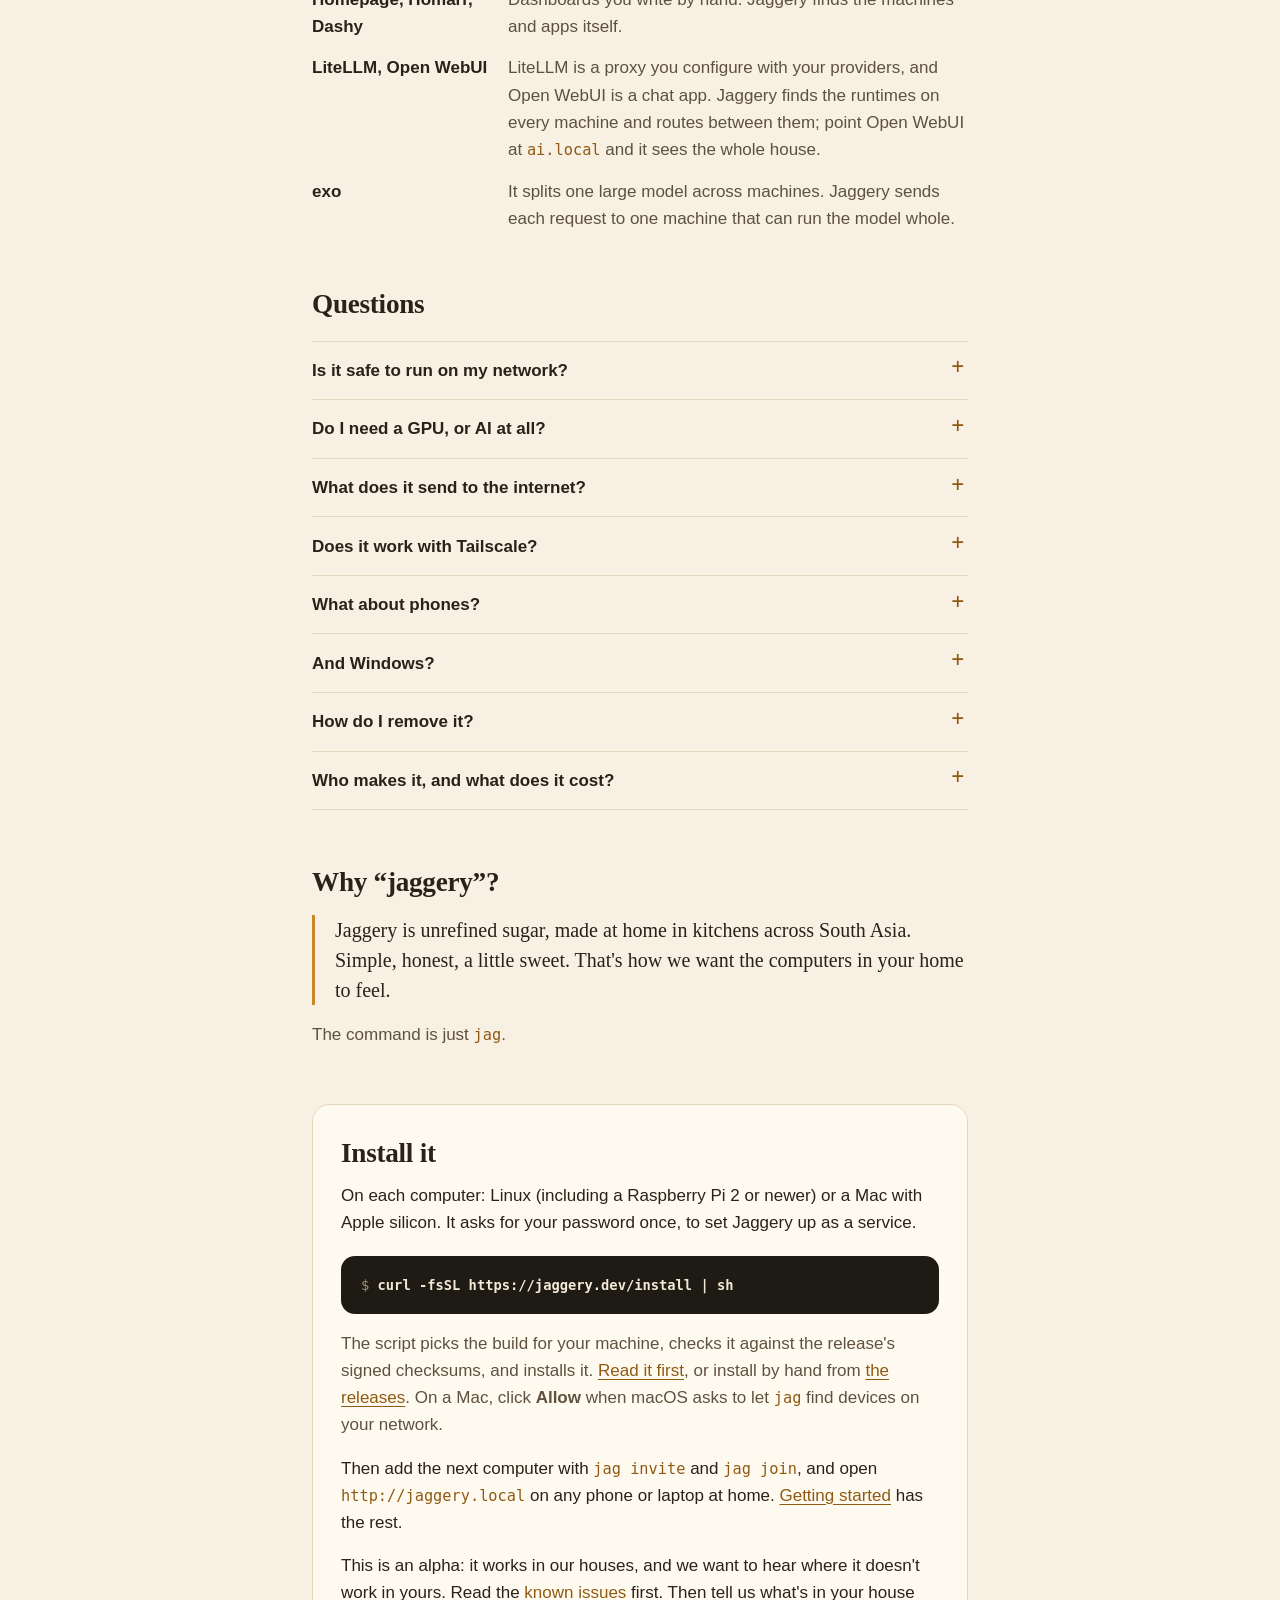
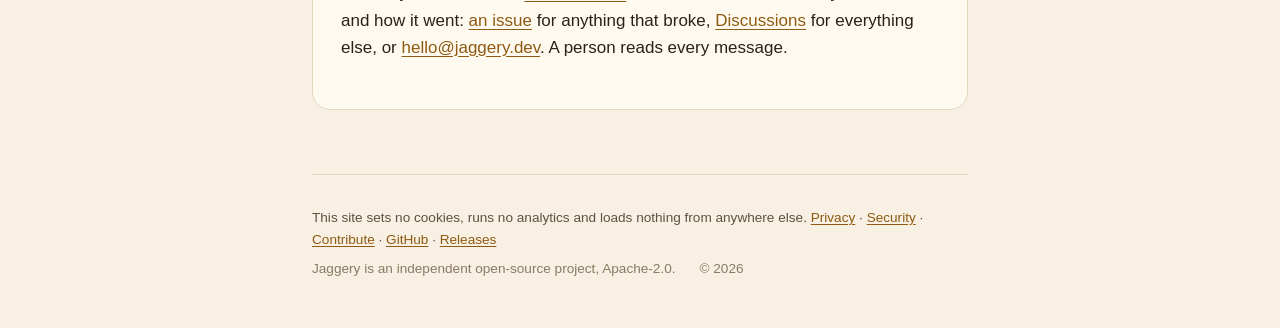
==== commit c378b581: "The launch: install, the product, compare, questions, link previews, security.txt" ====
--- a/index.html
+++ b/index.html
@@ -1,5 +1,5 @@
 <!doctype html>
-<html lang="en">
+<html lang="en-GB">
 <head>
 <meta charset="utf-8">
 <meta name="viewport" content="width=device-width, initial-scale=1">
@@ -7,14 +7,33 @@
 <meta name="referrer" content="no-referrer">
 <title>Jaggery: every computer in your home, working as one</title>
 <meta name="description" content="Jaggery is a small open-source program for each computer in your house. They find each other, show up on one page, and share their AI models through one address. No account, no telemetry.">
+<link rel="canonical" href="https://jaggery.dev/">
+<meta property="og:type" content="website">
+<meta property="og:site_name" content="Jaggery">
+<meta property="og:url" content="https://jaggery.dev/">
+<meta property="og:title" content="Jaggery: every computer in your home, working as one">
+<meta property="og:description" content="One page for every machine in the house, short names for your apps, and one address for all your local AI models. Open source, no account, no telemetry.">
+<meta property="og:image" content="https://jaggery.dev/img/og.png">
+<meta property="og:image:width" content="1200">
+<meta property="og:image:height" content="630">
+<meta property="og:image:alt" content="The Jaggery jar and the words: Every computer in your home, working as one.">
+<meta name="twitter:card" content="summary_large_image">
 <meta name="theme-color" content="#f7f0e3" media="(prefers-color-scheme: light)">
 <meta name="theme-color" content="#14110d" media="(prefers-color-scheme: dark)">
 <link rel="icon" href="favicon.svg" type="image/svg+xml">
 <link rel="icon" href="favicon-32.png" type="image/png" sizes="32x32">
 <link rel="apple-touch-icon" href="apple-touch-icon.png">
 <link rel="stylesheet" href="style.css">
+<script type="application/ld+json">
+{"@context": "https://schema.org", "@type": "SoftwareApplication", "name": "Jaggery",
+ "description": "A small open-source program for each computer in your house: they find each other, show up on one page, and share their AI models through one address.",
+ "url": "https://jaggery.dev/", "applicationCategory": "UtilitiesApplication", "operatingSystem": "Linux, macOS",
+ "license": "https://www.apache.org/licenses/LICENSE-2.0", "codeRepository": "https://github.com/jaggery-dev/jaggery",
+ "offers": {"@type": "Offer", "price": "0", "priceCurrency": "GBP"}}
+</script>
 </head>
 <body>
+<a class="skip" href="#main">Skip to the content</a>
 <div class="wrap">
 
 <header class="top">
@@ -24,48 +43,41 @@
   </a>
   <nav aria-label="Sections">
     <a href="#how">How it works</a>
-    <a href="#promises">Promises</a>
-    <a href="#alpha">Try it</a>
+    <a href="#compare">Compare</a>
+    <a href="#faq">FAQ</a>
     <a href="/security">Security</a>
+    <a href="https://github.com/jaggery-dev/jaggery">GitHub</a>
   </nav>
 </header>
 
-<main>
+<main id="main">
 
 <div class="hero">
-  <span class="status">Private alpha</span>
+  <a class="status" href="https://github.com/jaggery-dev/jaggery/releases/latest">Alpha · v0.6.0, the first public release</a>
   <h1>Every computer in your home, working as one.</h1>
   <p class="lede">Jaggery is a small, open-source program you run on each computer in your house. They find each other, show up on one page, and share their AI models through one address. No account. Nothing to configure.</p>
-  <div class="actions">
-    <a class="button" href="mailto:hello@jaggery.dev?subject=Jaggery%20alpha&amp;body=What%27s%20in%20my%20house%20(machines%2C%20and%20what%20runs%20on%20them)%3A%0A%0A">Ask to try it</a>
-    <a class="quiet" href="#how">See how it works</a>
+  <div class="install" id="install">
+    <div class="term wrap" role="img" aria-label="Terminal: curl -fsSL https://jaggery.dev/install | sh">
+<pre><span class="who">$</span> <span class="cmd select">curl -fsSL https://jaggery.dev/install | sh</span></pre>
+    </div>
+    <p class="dim small">On each computer: Linux, a Raspberry Pi, or a Mac with Apple silicon. <a href="https://github.com/jaggery-dev/jaggery/blob/prod/scripts/get.sh">Read the script first</a>: it checks the build against signed checksums before installing it as a service. <a href="#alpha">More about installing</a>.</p>
   </div>
 </div>
 
-<figure class="house" aria-label="A drawing of a house. A laptop, a desktop and a Raspberry Pi are joined by dotted lines to one address, ai.local.">
-  <svg viewBox="0 0 480 300" role="img" aria-hidden="true">
-    <path class="outline" d="M28 132 L240 28 L452 132"/>
-    <path class="outline" d="M58 118 V280 H422 V118"/>
-    <path class="link" d="M112 186 Q120 132 188 121"/>
-    <path class="link" d="M240 180 V136"/>
-    <path class="link" d="M355 208 Q350 132 292 121"/>
-    <rect class="hub" x="186" y="103" width="108" height="32" rx="16"/>
-    <text class="hub-text" x="240" y="124" text-anchor="middle">ai.local</text>
-    <!-- laptop -->
-    <rect class="device" x="80" y="188" width="64" height="42" rx="3"/>
-    <path class="device" d="M70 232 H154 L148 240 H76 Z"/>
-    <!-- desktop -->
-    <rect class="device" x="203" y="182" width="74" height="50" rx="4"/>
-    <path class="detail" d="M240 232 V244 M224 245 H256"/>
-    <!-- raspberry pi -->
-    <rect class="device" x="323" y="210" width="64" height="38" rx="4"/>
-    <rect class="device" x="335" y="221" width="16" height="16" rx="2"/>
-    <path class="detail" d="M361 218 H379 M361 226 H379 M361 234 H373"/>
-    <text class="label" x="112" y="262" text-anchor="middle">laptop</text>
-    <text class="label" x="240" y="266" text-anchor="middle">desktop</text>
-    <text class="label" x="355" y="268" text-anchor="middle">living-room-pi</text>
-  </svg>
+</div>
+
+<figure class="shot" aria-labelledby="shot-cap">
+  <div class="shot-row">
+    <picture class="desk">
+      <source srcset="img/page-home.webp" type="image/webp">
+      <img src="img/page-home.png" width="1280" height="860" alt="The page at jaggery.local: Good evening, the house is well. Six apps with their short names, like chat.local and photos.local, and four machines, desktop, laptop, living-room-pi and nas, with their hardware, apps and AI models.">
+    </picture>
+    <img class="phone" src="img/page-home-phone.webp" srcset="img/page-home-phone.webp 1x, img/page-home-phone@2x.webp 2x" width="390" height="844" loading="lazy" alt="The same page on a phone.">
+  </div>
+  <figcaption id="shot-cap">The page at <code>jaggery.local</code>, on a laptop and a phone. The house is made up; <a href="img/page-ai.webp">here's its AI view</a>.</figcaption>
 </figure>
+
+<div class="wrap">
 
 <section aria-labelledby="two">
   <h2 id="two">Two commands to add a machine</h2>
@@ -145,13 +157,84 @@
 
 <section id="how" aria-labelledby="how-h">
   <h2 id="how-h">How it works</h2>
+  <figure class="house" aria-label="A drawing of a house. A laptop, a desktop and a Raspberry Pi are joined by dotted lines to one address, ai.local.">
+    <svg viewBox="0 0 480 300" role="img" aria-hidden="true">
+      <path class="outline" d="M28 132 L240 28 L452 132"/>
+      <path class="outline" d="M58 118 V280 H422 V118"/>
+      <path class="link" d="M112 186 Q120 132 188 121"/>
+      <path class="link" d="M240 180 V136"/>
+      <path class="link" d="M355 208 Q350 132 292 121"/>
+      <rect class="hub" x="186" y="103" width="108" height="32" rx="16"/>
+      <text class="hub-text" x="240" y="124" text-anchor="middle">ai.local</text>
+      <rect class="device" x="80" y="188" width="64" height="42" rx="3"/>
+      <path class="device" d="M70 232 H154 L148 240 H76 Z"/>
+      <rect class="device" x="203" y="182" width="74" height="50" rx="4"/>
+      <path class="detail" d="M240 232 V244 M224 245 H256"/>
+      <rect class="device" x="323" y="210" width="64" height="38" rx="4"/>
+      <rect class="device" x="335" y="221" width="16" height="16" rx="2"/>
+      <path class="detail" d="M361 218 H379 M361 226 H379 M361 234 H373"/>
+      <text class="label" x="112" y="262" text-anchor="middle">laptop</text>
+      <text class="label" x="240" y="266" text-anchor="middle">desktop</text>
+      <text class="label" x="355" y="268" text-anchor="middle">living-room-pi</text>
+    </svg>
+  </figure>
   <dl class="how">
     <div><dt>One small program on each machine.</dt><dd>Linux, Raspberry Pi and Macs with Apple silicon. Windows comes later.</dd></div>
-    <div><dt>Machines find each other the way your phone finds a printer.</dt><dd>Over mDNS, on your home network. There's no central server: any machine can show the page.</dd></div>
+    <div><dt>Machines find each other the way your phone finds a printer.</dt><dd>Over mDNS, on your home network. They trust each other only after a one-time code or your approval, and then talk over mutual TLS.</dd></div>
+    <div><dt>No central server.</dt><dd>One machine answers for <code>jaggery.local</code> and <code>ai.local</code>; if it goes away, another takes over. Any machine can show the page.</dd></div>
     <div><dt>Names your devices already understand.</dt><dd><code>jaggery.local</code>, <code>ai.local</code> and your apps' names work on phones and laptops without setup.</dd></div>
     <div><dt>It looks after itself.</dt><dd>Updates arrive one machine at a time and undo themselves if something goes wrong. <code>jag doctor</code> checks the machine and its network and tells you what to type to fix what fails.</dd></div>
-    <div><dt>Open source.</dt><dd>Written in Go, Apache-2.0. The code opens to everyone with the public alpha.</dd></div>
+    <div><dt>Open source.</dt><dd>Written in Go, Apache-2.0. <a href="https://github.com/jaggery-dev/jaggery">The code is on GitHub</a>, with <a href="https://github.com/jaggery-dev/jaggery/blob/prod/docs/how-it-works.md">the long version of this</a>.</dd></div>
   </dl>
+</section>
+
+<section id="compare" aria-labelledby="compare-h">
+  <h2 id="compare-h">How it compares</h2>
+  <dl class="compare">
+    <div><dt>Tailscale, ZeroTier</dt><dd>They join your machines into one network across the internet. Jaggery works inside the home network you already have, with no account, and adds the page, the names and AI routing. It runs happily alongside Tailscale.</dd></div>
+    <div><dt>Avahi, Bonjour</dt><dd>They give machines <code>.local</code> names. Jaggery uses the same mDNS, and adds trust between machines, names for apps, and one page.</dd></div>
+    <div><dt>Homepage, Homarr, Dashy</dt><dd>Dashboards you write by hand. Jaggery finds the machines and apps itself.</dd></div>
+    <div><dt>LiteLLM, Open WebUI</dt><dd>LiteLLM is a proxy you configure with your providers, and Open WebUI is a chat app. Jaggery finds the runtimes on every machine and routes between them; point Open WebUI at <code>ai.local</code> and it sees the whole house.</dd></div>
+    <div><dt>exo</dt><dd>It splits one large model across machines. Jaggery sends each request to one machine that can run the model whole.</dd></div>
+  </dl>
+</section>
+
+<section id="faq" aria-labelledby="faq-h">
+  <h2 id="faq-h">Questions</h2>
+  <div class="faq">
+    <details>
+      <summary>Is it safe to run on my network?</summary>
+      <p>Jaggery trusts your home network and everything on it, the way a printer or a media server does: anyone on it can use <code>ai.local</code>, the page and any folders you share. So put guests and smart devices on a separate network, and don't run it on a network you don't control. Web pages and the internet are refused, machines join only with a code, and updates must carry Jaggery's signature. The details, including what isn't protected yet, are on the <a href="/security">security page</a>.</p>
+    </details>
+    <details>
+      <summary>Do I need a GPU, or AI at all?</summary>
+      <p>No. Without an AI runtime you still get the page and the names. If a machine runs Ollama, LM Studio or llama.cpp, its models appear at <code>ai.local</code> for every device in the house. A GPU makes them faster, but small models run fine on a CPU.</p>
+    </details>
+    <details>
+      <summary>What does it send to the internet?</summary>
+      <p>Each machine asks GitHub for a new release every 30 minutes, and <code>jag update --policy off</code> stops it. Hosted models are used only if you add a provider. Nothing else: no telemetry, no account, no crash reports.</p>
+    </details>
+    <details>
+      <summary>Does it work with Tailscale?</summary>
+      <p>Yes, side by side. Jaggery accepts requests from Tailscale's addresses, and a machine that isn't on the home network, such as a cloud machine over a VPN, can join with <code>jag join &lt;code&gt; --at &lt;address&gt;</code>.</p>
+    </details>
+    <details>
+      <summary>What about phones?</summary>
+      <p>The page works in any phone's browser. <code>.local</code> names work on iPhones; on Android they depend on the version and the browser, and we'd like to hear what yours does (<a href="https://github.com/jaggery-dev/jaggery/issues/18">issue #18</a>).</p>
+    </details>
+    <details>
+      <summary>And Windows?</summary>
+      <p>Not yet (<a href="https://github.com/jaggery-dev/jaggery/issues/17">issue #17</a>). Run Jaggery on your other machines, and Windows apps can still use <code>ai.local</code> and open the page.</p>
+    </details>
+    <details>
+      <summary>How do I remove it?</summary>
+      <p><code>curl -fsSL https://jaggery.dev/install | sh -s -- --uninstall</code> removes the service and the program, and keeps the machine's identity so it can rejoin. To remove that too, delete <code>~/.config/jaggery</code> on Linux or <code>~/Library/Application Support/jaggery</code> on a Mac.</p>
+    </details>
+    <details>
+      <summary>Who makes it, and what does it cost?</summary>
+      <p>Jaggery is an independent open-source project with one maintainer for now. It's free, under the Apache-2.0 licence, with no account and nothing to pay. Help is welcome: see <a href="/contribute">how to contribute</a>.</p>
+    </details>
+  </div>
 </section>
 
 <section class="name" aria-labelledby="name-h">
@@ -161,16 +244,20 @@
 </section>
 
 <section id="alpha" class="alpha" aria-labelledby="alpha-h">
-  <h2 id="alpha-h">Try it early</h2>
-  <p>We're letting people in a few at a time, so we can watch every first five minutes and fix what goes wrong before anyone else meets it.</p>
-  <p>If you look after the computers at home, write and tell us what's in your house: the machines, and what runs on them. A person reads every message and replies.</p>
-  <a class="button" href="mailto:hello@jaggery.dev?subject=Jaggery%20alpha&amp;body=What%27s%20in%20my%20house%20(machines%2C%20and%20what%20runs%20on%20them)%3A%0A%0A">hello@jaggery.dev</a>
+  <h2 id="alpha-h">Install it</h2>
+  <p>On each computer: Linux (including a Raspberry Pi 2 or newer) or a Mac with Apple silicon. It asks for your password once, to set Jaggery up as a service.</p>
+  <div class="term wrap" role="img" aria-label="Terminal: the install command.">
+<pre><span class="who">$</span> <span class="cmd select">curl -fsSL https://jaggery.dev/install | sh</span></pre>
+  </div>
+  <p class="dim">The script picks the build for your machine, checks it against the release's signed checksums, and installs it. <a href="https://github.com/jaggery-dev/jaggery/blob/prod/scripts/get.sh">Read it first</a>, or install by hand from <a href="https://github.com/jaggery-dev/jaggery/releases">the releases</a>. On a Mac, click <strong>Allow</strong> when macOS asks to let <code>jag</code> find devices on your network.</p>
+  <p>Then add the next computer with <code>jag invite</code> and <code>jag join</code>, and open <code>http://jaggery.local</code> on any phone or laptop at home. <a href="https://github.com/jaggery-dev/jaggery/blob/prod/docs/getting-started.md">Getting started</a> has the rest.</p>
+  <p>This is an alpha: it works in our houses, and we want to hear where it doesn't work in yours. Read the <a href="https://github.com/jaggery-dev/jaggery/blob/prod/docs/known-issues.md">known issues</a> first. Then tell us what's in your house and how it went: <a href="https://github.com/jaggery-dev/jaggery/issues/new/choose">an issue</a> for anything that broke, <a href="https://github.com/jaggery-dev/jaggery/discussions">Discussions</a> for everything else, or <a href="mailto:hello@jaggery.dev?subject=Jaggery%20alpha">hello@jaggery.dev</a>. A person reads every message.</p>
 </section>
 
 </main>
 
 <footer>
-  <p class="first">This site sets no cookies, runs no analytics and loads nothing from anywhere else. <a href="/privacy">Privacy</a> · <a href="/security">Security</a></p>
+  <p class="first">This site sets no cookies, runs no analytics and loads nothing from anywhere else. <a href="/privacy">Privacy</a> · <a href="/security">Security</a> · <a href="/contribute">Contribute</a> · <a href="https://github.com/jaggery-dev/jaggery">GitHub</a> · <a href="https://github.com/jaggery-dev/jaggery/releases">Releases</a></p>
   <p>Jaggery is an independent open-source project, Apache-2.0.</p>
   <p>© 2026</p>
 </footer>
--- a/style.css
+++ b/style.css
@@ -209,3 +209,42 @@
 .page ol { padding-left: 1.25rem; }
 .page ol li { margin-bottom: 0.6rem; }
 .term.wrap pre { white-space: pre-wrap; overflow-wrap: anywhere; }
+
+/* Launch page additions */
+.skip { position: absolute; left: -999px; top: 0; padding: 0.6rem 1rem; background: var(--ink); color: var(--bg); border-radius: 0 0 10px 0; z-index: 10; }
+.skip:focus { left: 0; }
+a.status { text-decoration: none; }
+a.status:hover { color: var(--ink); border-color: var(--ink-faint); }
+.install { margin-top: 0.5rem; max-width: 36rem; }
+.install .term { margin: 0 0 0.75rem; }
+.small { font-size: 0.9rem; }
+.select { user-select: all; -webkit-user-select: all; }
+
+/* The product, wider than the text column */
+.shot { margin: 3rem auto 0; max-width: 64rem; padding: 0 1.5rem; }
+.shot-row { display: flex; gap: 1.25rem; align-items: flex-end; justify-content: center; }
+.shot img { display: block; width: 100%; height: auto; border-radius: 14px; border: 1px solid var(--line); box-shadow: 0 1px 2px rgb(0 0 0 / 0.06), 0 12px 32px -12px rgb(43 33 24 / 0.35); background: #14110d; }
+.shot .desk { flex: 1 1 auto; min-width: 0; }
+.shot .phone { flex: 0 0 auto; width: 13rem; border-radius: 22px; }
+@media (max-width: 44rem) { .shot .phone { display: none; } }
+.shot figcaption { text-align: center; font-size: 0.85rem; color: var(--ink-faint); margin-top: 0.9rem; }
+
+/* How it works: the drawing now lives here */
+#how .house { margin: 1.25rem 0 1.5rem; }
+
+/* Compare */
+dl.compare { margin: 1.25rem 0 0; display: grid; gap: 0.9rem; }
+dl.compare div { display: grid; gap: 0.15rem 1.25rem; }
+@media (min-width: 40rem) { dl.compare div { grid-template-columns: 11rem 1fr; } }
+dl.compare dt { font-weight: 600; }
+dl.compare dd { margin: 0; color: var(--ink-dim); }
+
+/* Questions */
+.faq { margin-top: 1.25rem; border-top: 1px solid var(--line); }
+.faq details { border-bottom: 1px solid var(--line); }
+.faq summary { cursor: pointer; list-style: none; padding: 0.95rem 2rem 0.95rem 0; font-weight: 600; position: relative; }
+.faq summary::-webkit-details-marker { display: none; }
+.faq summary::after { content: "+"; position: absolute; right: 0.25rem; top: 0.8rem; font: 400 1.3rem var(--mono); color: var(--accent-ink); }
+.faq details[open] summary::after { content: "−"; }
+.faq details p { color: var(--ink-dim); margin: 0 0 1.1rem; }
+@media (max-width: 42rem) { .top nav { gap: 1rem; } .top nav a:nth-child(n+4) { display: none; } }
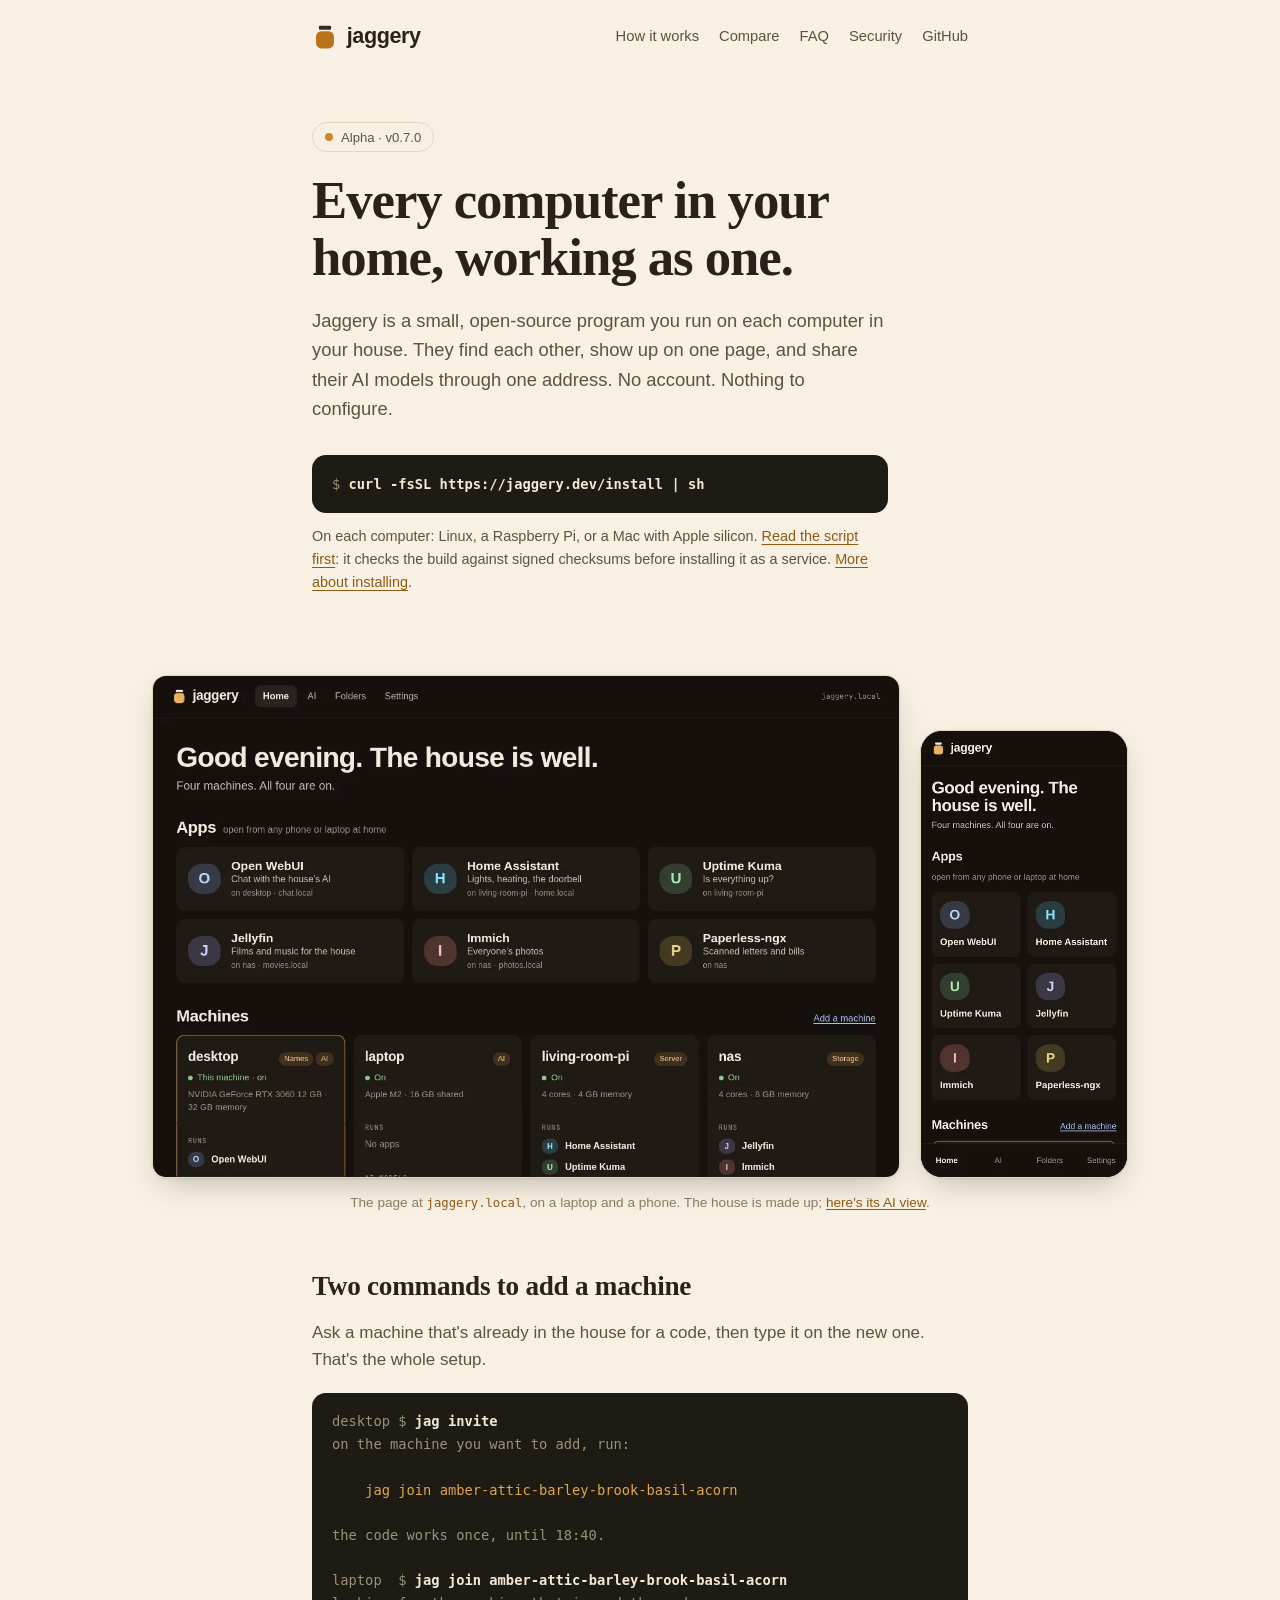
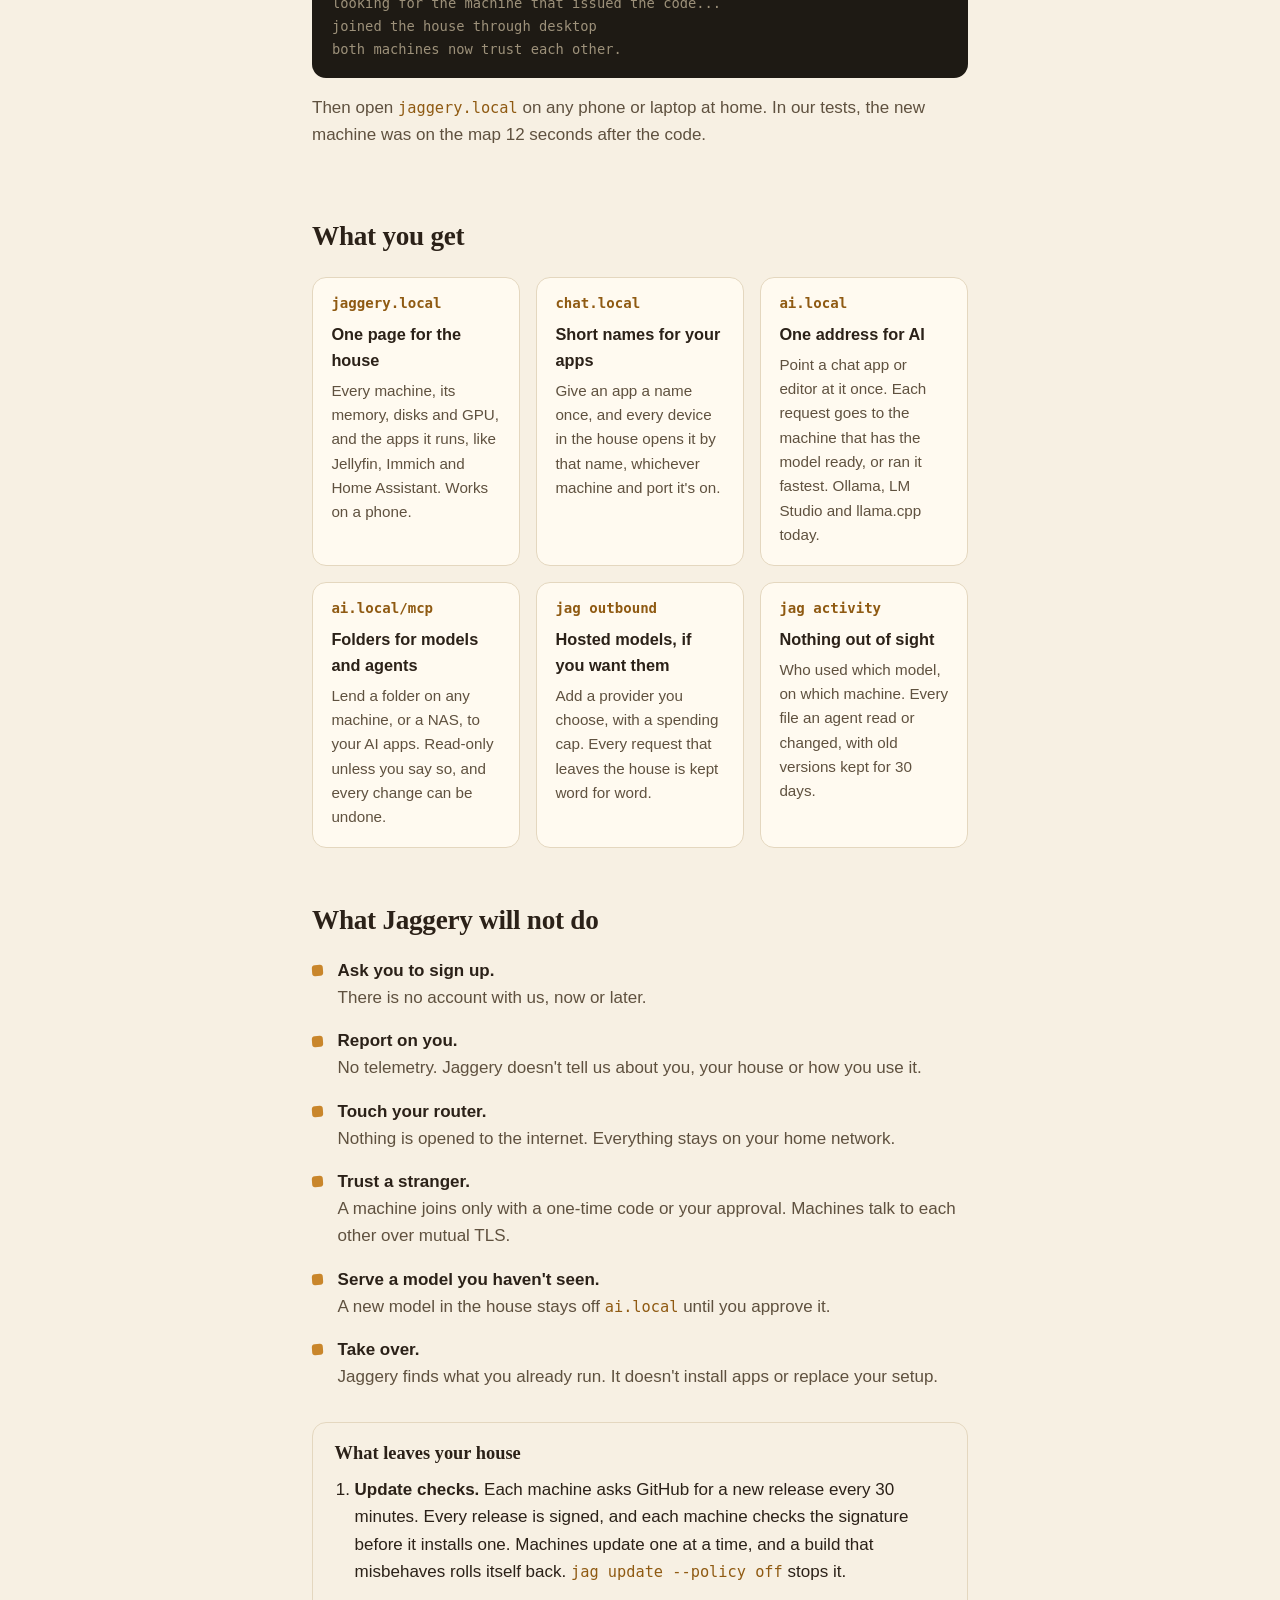
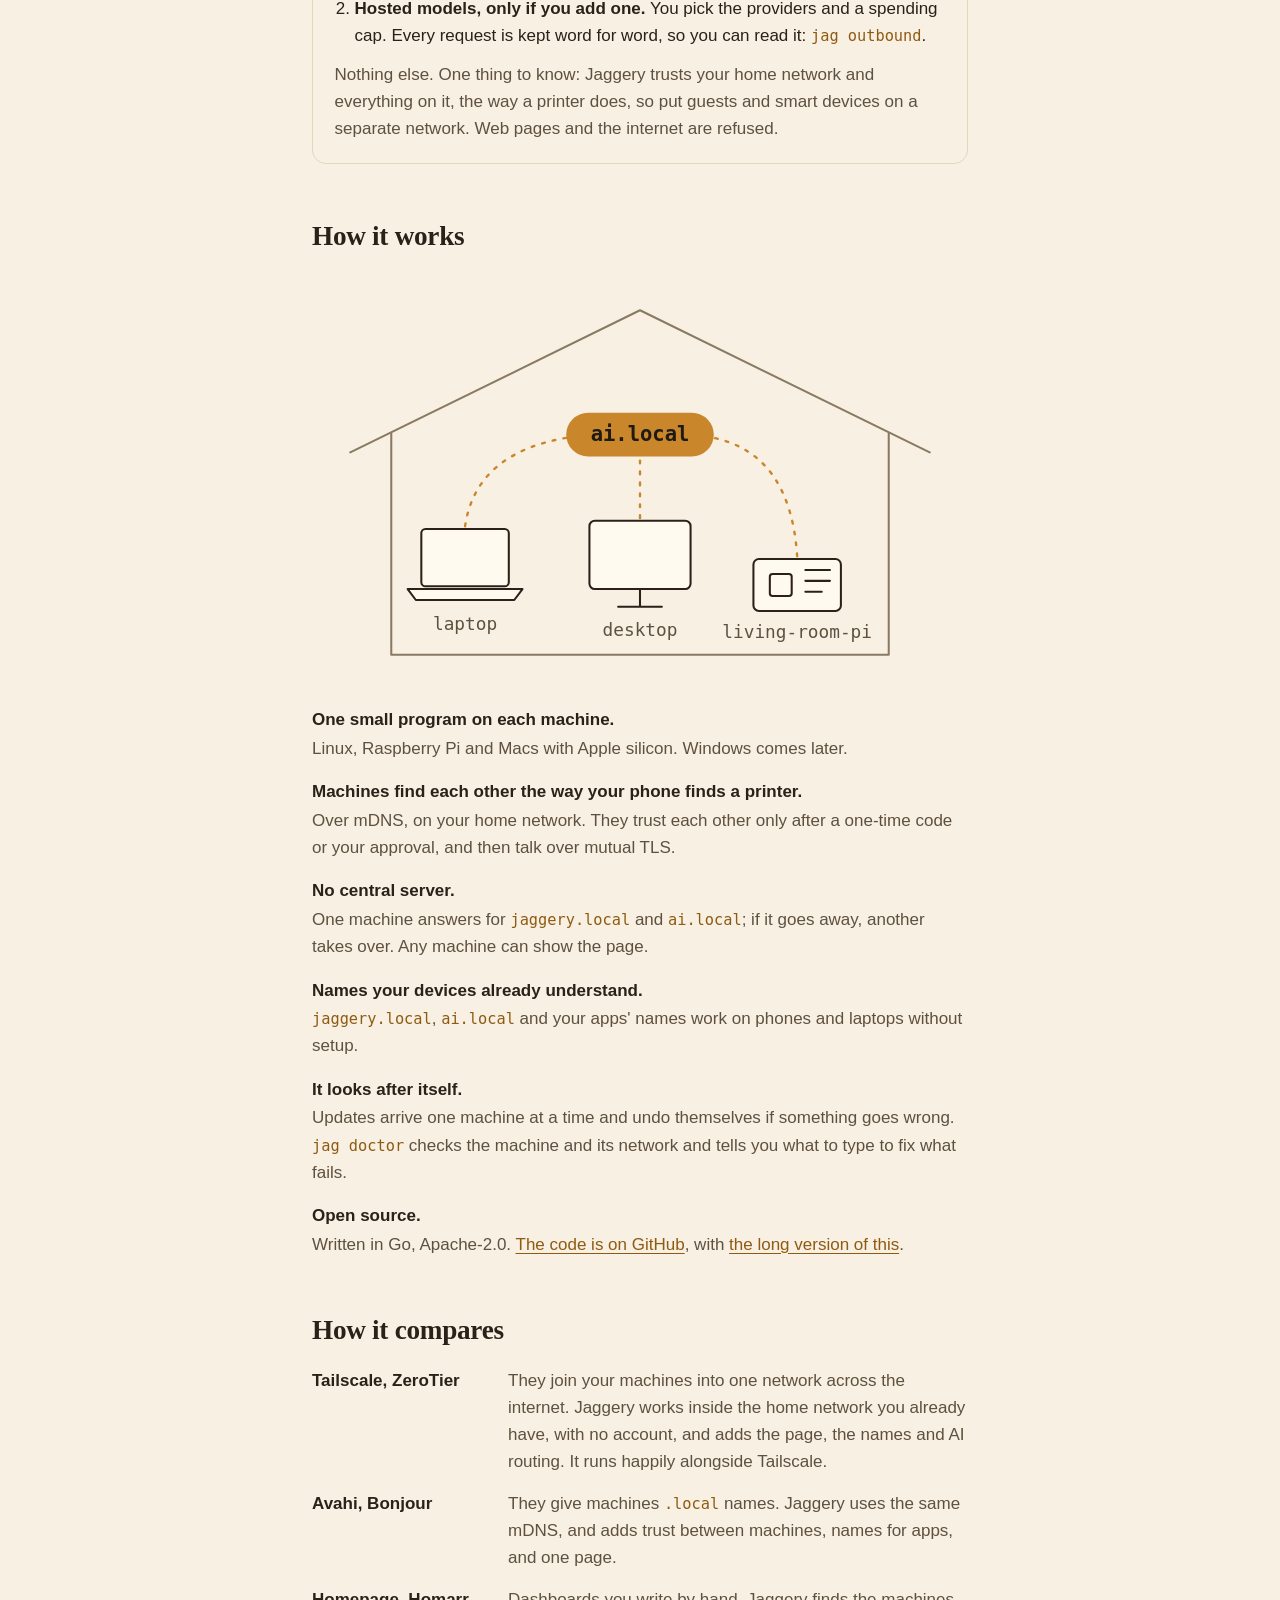
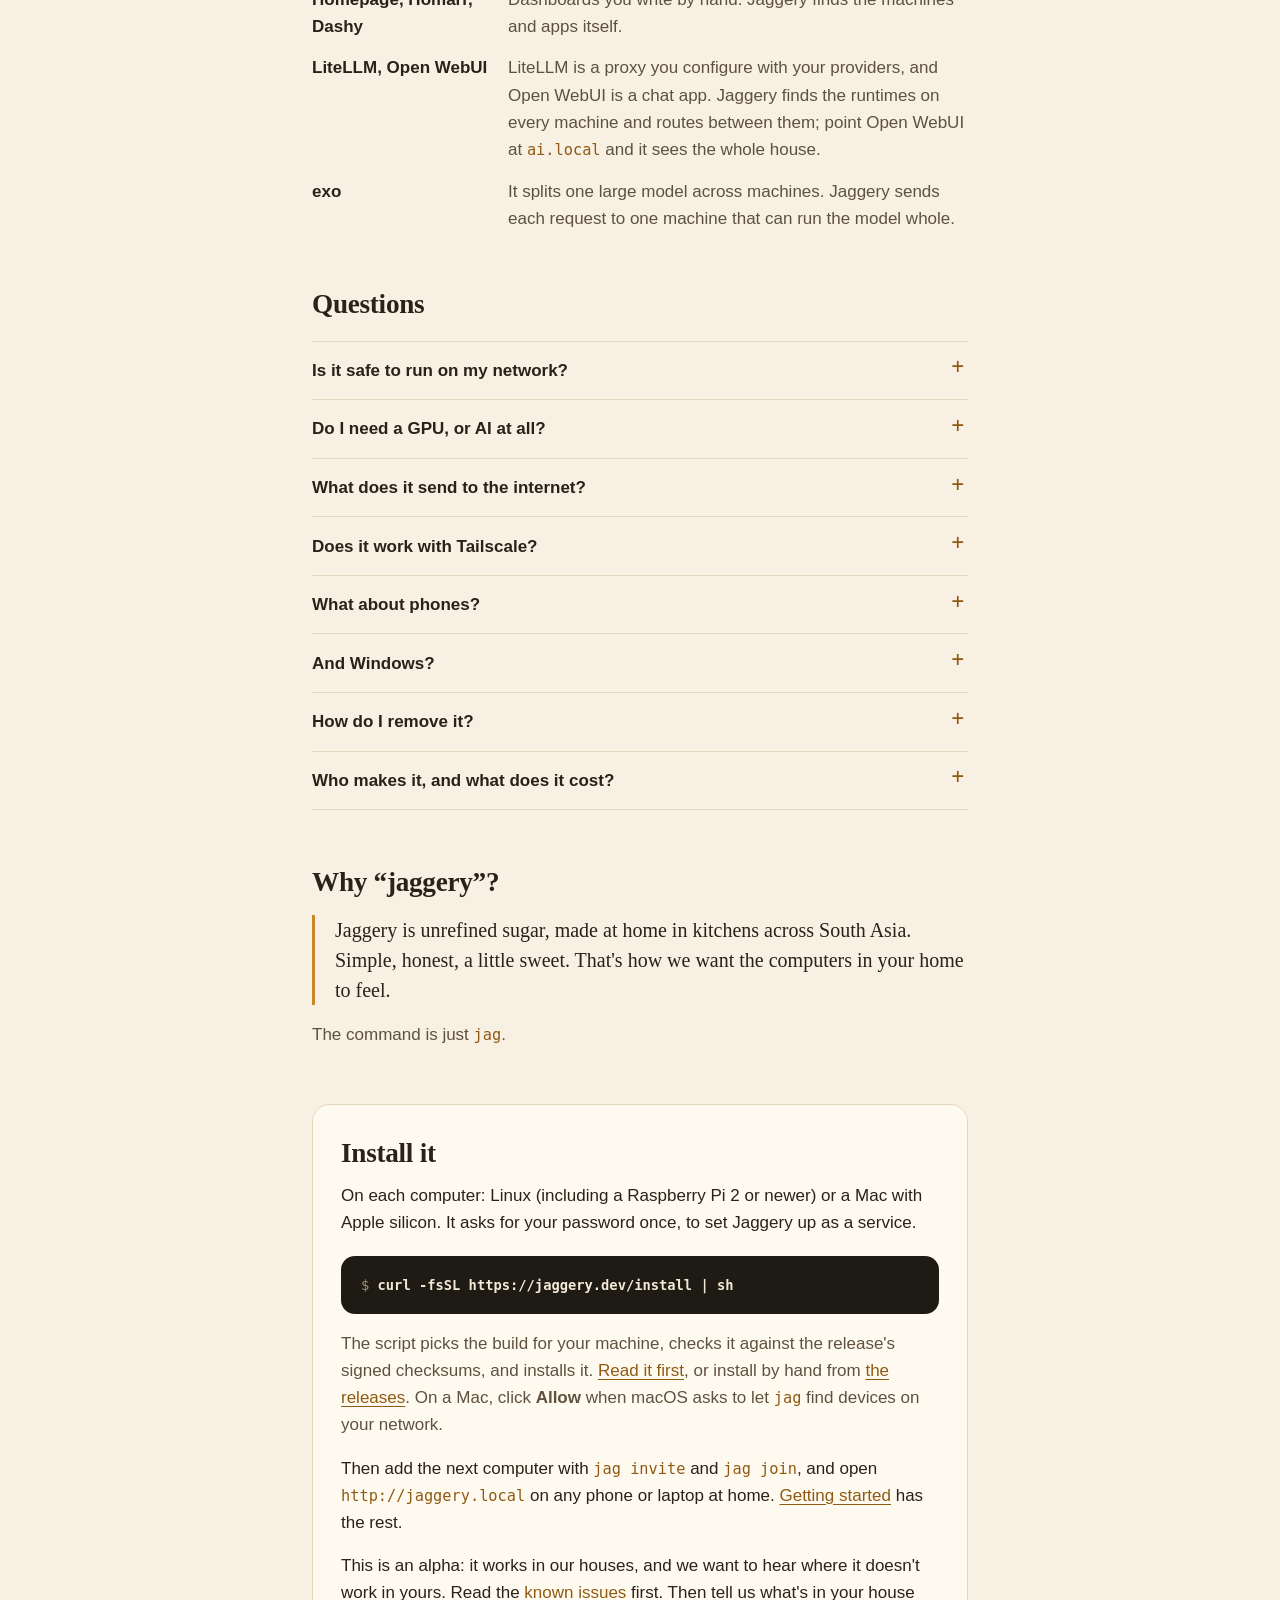
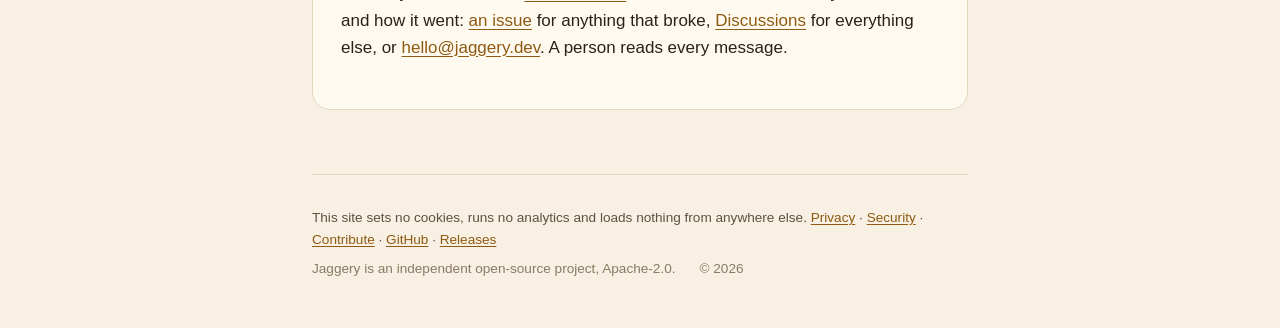
==== commit 062fef13: "v0.7.0: version label; /install from prod 759b805 with the rotated keys Co-Authored-By: Claude Opus " ====
--- a/index.html
+++ b/index.html
@@ -53,7 +53,7 @@
 <main id="main">
 
 <div class="hero">
-  <a class="status" href="https://github.com/jaggery-dev/jaggery/releases/latest">Alpha · v0.6.0, the first public release</a>
+  <a class="status" href="https://github.com/jaggery-dev/jaggery/releases/latest">Alpha · v0.7.0</a>
   <h1>Every computer in your home, working as one.</h1>
   <p class="lede">Jaggery is a small, open-source program you run on each computer in your house. They find each other, show up on one page, and share their AI models through one address. No account. Nothing to configure.</p>
   <div class="install" id="install">
